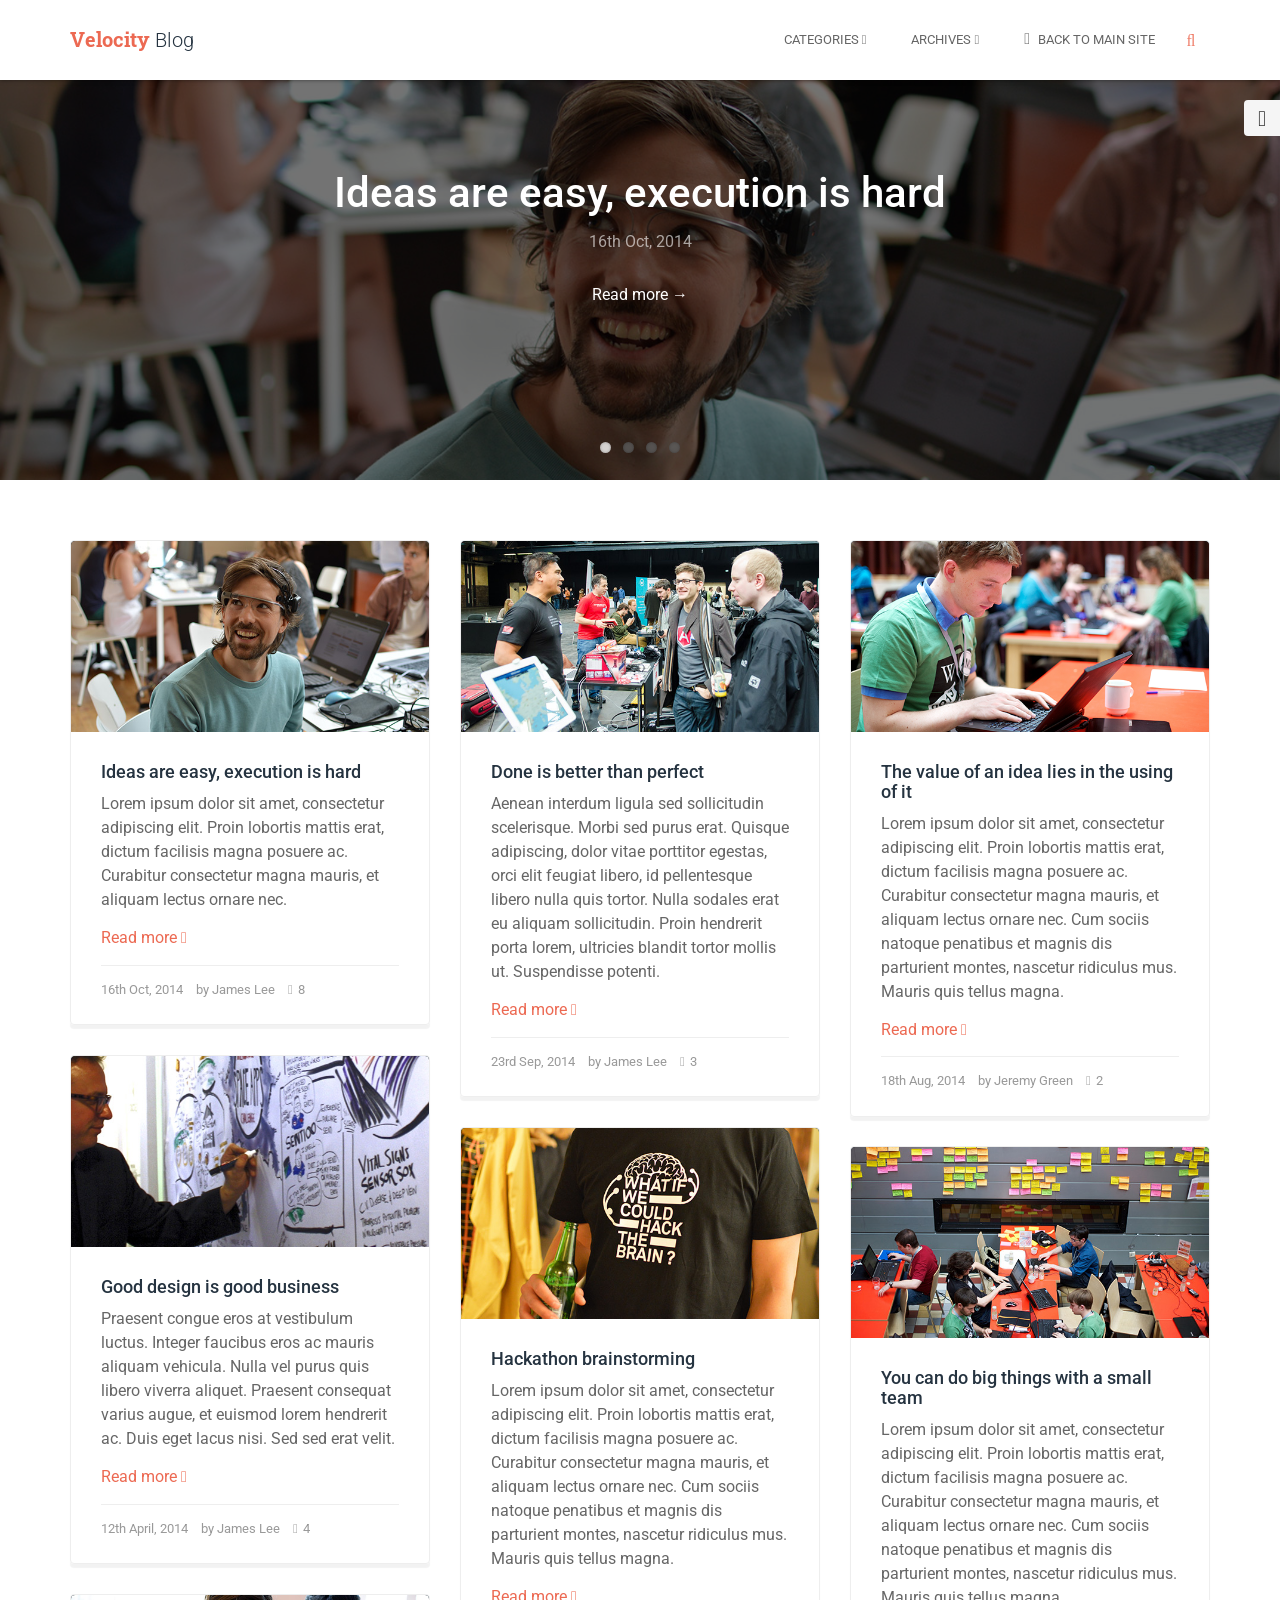
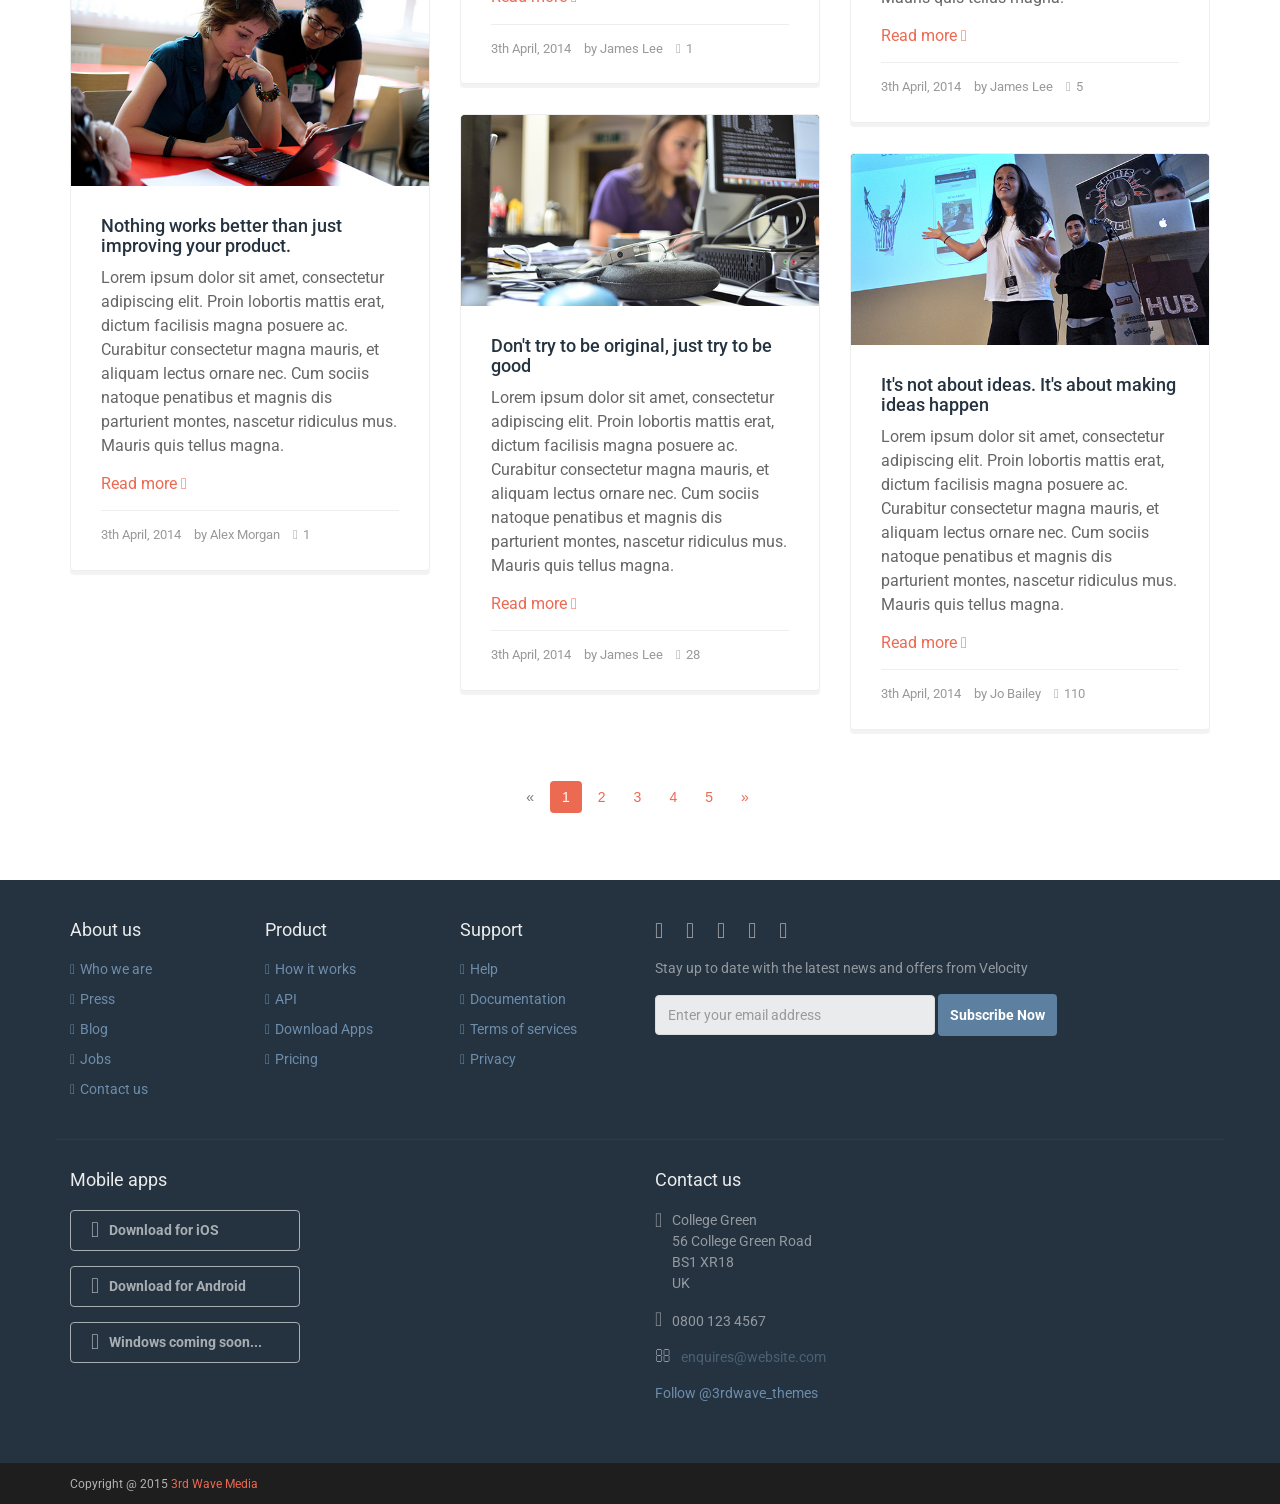
==== blog.html @ fc62166a "first" ====
<!DOCTYPE html>
<!--[if IE 8]> <html lang="en" class="ie8"> <![endif]-->  
<!--[if IE 9]> <html lang="en" class="ie9"> <![endif]-->  
<!--[if !IE]><!--> <html lang="en"> <!--<![endif]-->  
<head>
    <title>Responsive website template for products</title>
    <!-- Meta -->
    <meta charset="utf-8">
    <meta http-equiv="X-UA-Compatible" content="IE=edge">
    <meta name="viewport" content="width=device-width, initial-scale=1.0">
    <meta name="description" content="">
    <meta name="author" content="">    
    <link rel="shortcut icon" href="favicon.ico">  
    <link href='http://fonts.googleapis.com/css?family=Roboto:400,400italic,500,500italic,700,700italic,900,900italic,300italic,300' rel='stylesheet' type='text/css'> 
    <link href='http://fonts.googleapis.com/css?family=Roboto+Slab:400,700,300,100' rel='stylesheet' type='text/css'>
    <!-- Global CSS -->
    <link rel="stylesheet" href="assets/plugins/bootstrap/css/bootstrap.min.css">   
    <!-- Plugins CSS -->    
    <link rel="stylesheet" href="assets/plugins/font-awesome/css/font-awesome.css">
    <link rel="stylesheet" href="assets/plugins/flexslider/flexslider.css">
    <!-- Theme CSS -->
    <link id="theme-style" rel="stylesheet" href="assets/css/styles.css">
    <!-- HTML5 shim and Respond.js for IE8 support of HTML5 elements and media queries -->
    <!--[if lt IE 9]>
      <script src="https://oss.maxcdn.com/html5shiv/3.7.2/html5shiv.min.js"></script>
      <script src="https://oss.maxcdn.com/respond/1.4.2/respond.min.js"></script>
    <![endif]-->
</head> 

<body class="blog-page">
    <div class="wrapper">
        <!-- ******HEADER****** --> 
        <header class="header navbar-fixed-top">  
            <div class="container">       
                <h1 class="logo">
                    <a href="blog.html">Velocity <span class="sub">Blog</span></a>
                </h1><!--//logo-->
                <nav class="main-nav navbar-right" role="navigation">
                    <div class="navbar-header">
                        <button class="navbar-toggle" type="button" data-toggle="collapse" data-target="#navbar-collapse">
                            <span class="sr-only">Toggle navigation</span>
                            <span class="icon-bar"></span>
                            <span class="icon-bar"></span>
                            <span class="icon-bar"></span>
                        </button><!--//nav-toggle-->
                    </div><!--//navbar-header-->
                    <div id="navbar-collapse" class="navbar-collapse collapse">
                        <ul class="nav navbar-nav">
                            <li class="nav-item dropdown">
                                <a class="dropdown-toggle" data-toggle="dropdown" data-hover="dropdown" data-delay="0" data-close-others="false" href="#">Categories <i class="fa fa-angle-down"></i></a>
                                <ul class="dropdown-menu">
                                    <li><a href="blog-category.html">Tech</a></li>
                                    <li><a href="blog-category.html">Apps</a></li>
                                    <li><a href="blog-category.html">News</a></li>
                                    <li><a href="blog-category.html">Community</a></li>              
                                </ul>                            
                            </li><!--//dropdown-->
                            <li class="nav-item dropdown">
                                <a class="dropdown-toggle" data-toggle="dropdown" data-hover="dropdown" data-delay="0" data-close-others="false" href="#">Archives <i class="fa fa-angle-down"></i></a>
                                <ul class="dropdown-menu">
                                    <li><a href="blog-archive.html">Sep 2014 (5)</a></li>
                                    <li><a href="blog-archive.html">Aug 2014 (6)</a></li>
                                    <li><a href="blog-archive.html">July 2014 (3)</a></li>
                                    <li><a href="blog-archive.html">June 2014 (4)</a></li>              
                                </ul>                            
                            </li><!--//dropdown-->
                            <li class="nav-item nav-item-main-site last"><a href="index.html"><i class="fa fa-home"></i> Back to main site</a></li>
                        </ul><!--//nav-->
                        
                        <div class="searchbox-container">
                            <form class="searchbox">
                                <label class="sr-only" for="search-form">Search</label>
                                <input id="search-form" class="form-control searchbox-input" placeholder="Search the blog..." type="search" value="" name="search-form">
                                <input class="searchbox-submit" type="submit" value="GO">
                                <i class="fa fa-search searchbox-icon"></i>
                            </form>
                        </div><!--//searchbox-container-->                                                
                        
                    </div><!--//navabr-collapse-->
                </nav><!--//main-nav-->         
            </div><!--//container-->
        </header><!--//header-->         
        
        <section class="featured-blog-posts section">       
       
            <div class="flexslider blog-slider">
                <ul class="slides">
                    <li class="slide slide-1">
                        <div class="flex-caption container">
                            <h3 class="title"><a href="#">Ideas are easy, execution is hard</a></h3>
                            <div class="meta">16th Oct, 2014</div>
                            <a class="more-link" href="blog-single.html">Read more &rarr;</a>
                        </div><!--//flex-caption-->
                    </li>
                    <li class="slide slide-2">
                        <div class="flex-caption container">
                            <h3 class="title"><a href="#">Done is better than perfect</a></h3>
                            <div class="meta">23rd Sep, 2014</div>
                            <a class="more-link" href="blog-single.html">Read more &rarr;</a>
                        </div><!--//flex-caption-->
                    </li>
                    <li class="slide slide-3">
                        <div class="flex-caption container">
                            <h3 class="title"><a href="#">The value of an idea lies in the using of it</a></h3>
                            <div class="meta">18th Aug, 2014</div>
                            <a class="more-link" href="blog-single.html">Read more &rarr;</a>
                        </div><!--//flex-caption-->
                    </li>
                    <li class="slide slide-4">
                        <div class="flex-caption container">
                            <h3 class="title"><a href="#">Good design is good business</a></h3>
                            <div class="meta">5th Aug, 2014</div>
                            <a class="more-link" href="blog-single.html">Read more &rarr;</a>
                        </div><!--//flex-caption-->
                    </li>
                </ul><!--//slides-->
            </div><!--//flexslider-->
                    
        </section><!--//featured-blog-posts-->
        
        <!-- ******BLOG LIST****** --> 
        <div class="blog container">
            <div class="row">
                <div id="blog-mansonry" class="blog-list">
                    <article class="post col-md-4 col-sm-6 col-xs-12">
                        <div class="post-inner">
                            <figure class="post-thumb">
                                <a href="blog-single.html"><img class="img-responsive" src="assets/images/blog/post-1-thumb.jpg" alt="" /></a>                                
                            </figure><!--//post-thumb-->
                            <div class="content">
                                <h3 class="post-title"><a href="blog-single.html">Ideas are easy, execution is hard</a></h3>
                                <div class="post-entry">
                                    <p>Lorem ipsum dolor sit amet, consectetur adipiscing elit. Proin lobortis mattis erat, dictum facilisis magna posuere ac. Curabitur consectetur magna mauris, et aliquam lectus ornare nec.</p>
                                    <a class="read-more" href="blog-single.html">Read more <i class="fa fa-long-arrow-right"></i></a>
                                </div>
                                <div class="meta">
                                    <ul class="meta-list list-inline">                                       
                                    	<li class="post-time post_date date updated">16th Oct, 2014</li>
                                    	<li class="post-author"> by <a href="#">James Lee</a></li>
                                    	<li class="post-comments-link">
                                	        <a href="blog-single.html#comment-area"><i class="fa fa-comments"></i>8</a>
                                	    </li>
                                	</ul><!--//meta-list-->                           	
                                </div><!--meta-->
                            </div><!--//content-->
                        </div><!--//post-inner-->
                    </article><!--//post-->
                    
                    <article class="post col-md-4 col-sm-6 col-xs-12">
                        <div class="post-inner">
                            <figure class="post-thumb">
                                <a href="blog-single.html"><img class="img-responsive" src="assets/images/blog/post-2-thumb.jpg" alt="" /></a>
                            </figure><!--//post-thumb-->
                            <div class="content">
                                <h3 class="post-title"><a href="blog-single.html">Done is better than perfect</a></h3>
                                <div class="post-entry">
                                    <p>Aenean interdum ligula sed sollicitudin scelerisque. Morbi sed purus erat. Quisque adipiscing, dolor vitae porttitor egestas, orci elit feugiat libero, id pellentesque libero nulla quis tortor. Nulla sodales erat eu aliquam sollicitudin. Proin hendrerit porta lorem, ultricies blandit tortor mollis ut. Suspendisse potenti.</p>
                                    <a class="read-more" href="blog-single.html">Read more <i class="fa fa-long-arrow-right"></i></a>
                                </div>
                                <div class="meta">
                                    <ul class="meta-list list-inline">                                       
                                    	<li class="post-time post_date date updated">23rd Sep, 2014</li>
                                    	<li class="post-author"> by <a href="#">James Lee</a></li>
                                    	<li class="post-comments-link">
                                	        <a href="blog-single.html#comment-area"><i class="fa fa-comments"></i>3</a>
                                	    </li>
                                	</ul><!--//meta-list-->                           	
                                </div><!--meta-->
                            </div><!--//content-->
                        </div><!--//post-inner-->
                    </article><!--//post-->
                    
                    <article class="post col-md-4 col-sm-6 col-xs-12">
                        <div class="post-inner">
                            <figure class="post-thumb">
                                <a href="blog-single.html"><img class="img-responsive" src="assets/images/blog/post-3-thumb.jpg" alt="" /></a>
                            </figure><!--//post-thumb-->
                            <div class="content">
                                <h3 class="post-title"><a href="blog-single.html">The value of an idea lies in the using of it</a></h3>
                                <div class="post-entry">
                                    <p>Lorem ipsum dolor sit amet, consectetur adipiscing elit. Proin lobortis mattis erat, dictum facilisis magna posuere ac. Curabitur consectetur magna mauris, et aliquam lectus ornare nec. Cum sociis natoque penatibus et magnis dis parturient montes, nascetur ridiculus mus. Mauris quis tellus magna.</p>
                                    <a class="read-more" href="blog-single.html">Read more <i class="fa fa-long-arrow-right"></i></a>
                                </div>
                                <div class="meta">
                                    <ul class="meta-list list-inline">                                       
                                    	<li class="post-time post_date date updated">18th Aug, 2014</li>
                                    	<li class="post-author"> by <a href="#">Jeremy Green</a></li>
                                    	<li class="post-comments-link">
                                	        <a href="blog-single.html#comment-area"><i class="fa fa-comments"></i>2</a>
                                	    </li>
                                	</ul><!--//meta-list-->                           	
                                </div><!--meta-->
                            </div><!--//content-->
                        </div><!--//post-inner-->
                    </article><!--//post-->
                    
                    <article class="post col-md-4 col-sm-6 col-xs-12">
                        <div class="post-inner">
                            <figure class="post-thumb">
                                <a href="blog-single.html"><img class="img-responsive" src="assets/images/blog/post-4-thumb.jpg" alt="" /></a>
                            </figure><!--//post-thumb-->
                            <div class="content">
                                <h3 class="post-title"><a href="blog-single.html">Good design is good business</a></h3>                                
                                <div class="post-entry">
                                    <p>Praesent congue eros at vestibulum luctus. Integer faucibus eros ac mauris aliquam vehicula. Nulla vel purus quis libero viverra aliquet. Praesent consequat varius augue, et euismod lorem hendrerit ac. Duis eget lacus nisi. Sed sed erat velit.</p>
                                    <a class="read-more" href="blog-single.html">Read more <i class="fa fa-long-arrow-right"></i></a>
                                </div>
                                <div class="meta">
                                    <ul class="meta-list list-inline">                                       
                                    	<li class="post-time post_date date updated">12th April, 2014</li>
                                    	<li class="post-author"> by <a href="#">James Lee</a></li>
                                    	<li class="post-comments-link">
                                	        <a href="blog-single.html#comment-area"><i class="fa fa-comments"></i>4</a>
                                	    </li>
                                	</ul><!--//meta-list-->                     	
                                </div><!--meta-->
                            </div><!--//content-->
                        </div><!--//post-inner-->
                    </article><!--//post-->
                    
                    <article class="post col-md-4 col-sm-6 col-xs-12">
                        <div class="post-inner">
                            <figure class="post-thumb">
                                <a href="blog-single.html"><img class="img-responsive" src="assets/images/blog/post-5-thumb.jpg" alt="" /></a>
                            </figure><!--//post-thumb-->
                            <div class="content">
                                <h3 class="post-title"><a href="blog-single.html">Hackathon brainstorming</a></h3>                                
                                <div class="post-entry">
                                    <p>Lorem ipsum dolor sit amet, consectetur adipiscing elit. Proin lobortis mattis erat, dictum facilisis magna posuere ac. Curabitur consectetur magna mauris, et aliquam lectus ornare nec. Cum sociis natoque penatibus et magnis dis parturient montes, nascetur ridiculus mus. Mauris quis tellus magna.</p>
                                    <a class="read-more" href="blog-single.html">Read more <i class="fa fa-long-arrow-right"></i></a>
                                </div>
                                <div class="meta">
                                    <ul class="meta-list list-inline">                                       
                                    	<li class="post-time post_date date updated">3th April, 2014</li>
                                    	<li class="post-author"> by <a href="#">James Lee</a></li>
                                    	<li class="post-comments-link">
                                	        <a href="blog-single.html#comment-area"><i class="fa fa-comments"></i>1</a>
                                	    </li>
                                	</ul><!--//meta-list-->                           	
                                </div><!--meta-->
                            </div><!--//content-->
                        </div><!--//post-inner-->
                    </article><!--//post-->
                    
                    <article class="post col-md-4 col-sm-6 col-xs-12">
                        <div class="post-inner">
                            <figure class="post-thumb">
                                <a href="blog-single.html"><img class="img-responsive" src="assets/images/blog/post-6-thumb.jpg" alt="" /></a>
                            </figure><!--//post-thumb-->
                            <div class="content">
                                <h3 class="post-title"><a href="blog-single.html">You can do big things with a small team</a></h3>
                                <div class="post-entry">
                                <p>Lorem ipsum dolor sit amet, consectetur adipiscing elit. Proin lobortis mattis erat, dictum facilisis magna posuere ac. Curabitur consectetur magna mauris, et aliquam lectus ornare nec. Cum sociis natoque penatibus et magnis dis parturient montes, nascetur ridiculus mus. Mauris quis tellus magna.</p>
                                <a class="read-more" href="blog-single.html">Read more <i class="fa fa-long-arrow-right"></i></a>
                                </div>
                                <div class="meta">
                                    <ul class="meta-list list-inline">                                       
                                    	<li class="post-time post_date date updated">3th April, 2014</li>
                                    	<li class="post-author"> by <a href="#">James Lee</a></li>
                                    	<li class="post-comments-link">
                                	        <a href="blog-single.html#comment-area"><i class="fa fa-comments"></i>5</a>
                                	    </li>
                                	</ul><!--//meta-list-->                           	
                                </div><!--meta-->
                            </div><!--//content-->
                        </div><!--//post-inner-->
                    </article><!--//post-->
                    
                    <article class="post col-md-4 col-sm-6 col-xs-12">
                        <div class="post-inner">
                            <figure class="post-thumb">
                                <a href="blog-single.html"><img class="img-responsive" src="assets/images/blog/post-7-thumb.jpg" alt="" /></a>
                            </figure><!--//post-thumb-->
                            <div class="content">
                                <h3 class="post-title"><a href="blog-single.html">Nothing works better than just improving your product.</a></h3>
                                <div class="post-entry">
                                    <p>Lorem ipsum dolor sit amet, consectetur adipiscing elit. Proin lobortis mattis erat, dictum facilisis magna posuere ac. Curabitur consectetur magna mauris, et aliquam lectus ornare nec. Cum sociis natoque penatibus et magnis dis parturient montes, nascetur ridiculus mus. Mauris quis tellus magna.</p>
                                    <a class="read-more" href="blog-single.html">Read more <i class="fa fa-long-arrow-right"></i></a>
                                </div>
                                <div class="meta">
                                    <ul class="meta-list list-inline">                                       
                                    	<li class="post-time post_date date updated">3th April, 2014</li>
                                    	<li class="post-author"> by <a href="#">Alex Morgan</a></li>
                                    	<li class="post-comments-link">
                                	        <a href="blog-single.html#comment-area"><i class="fa fa-comments"></i>1</a>
                                	    </li>
                                	</ul><!--//meta-list-->                           	
                                </div><!--meta-->
                            </div><!--//content-->
                        </div><!--//post-inner-->
                    </article><!--//post-->
                    
                    <article class="post col-md-4 col-sm-6 col-xs-12">
                        <div class="post-inner">
                            <figure class="post-thumb">
                                <a href="blog-single.html"><img class="img-responsive" src="assets/images/blog/post-8-thumb.jpg" alt="" /></a>
                            </figure><!--//post-thumb-->
                            <div class="content">
                                <h3 class="post-title"><a href="blog-single.html">Don't try to be original, just try to be good</a></h3>
                                <div class="post-entry">
                                    <p>Lorem ipsum dolor sit amet, consectetur adipiscing elit. Proin lobortis mattis erat, dictum facilisis magna posuere ac. Curabitur consectetur magna mauris, et aliquam lectus ornare nec. Cum sociis natoque penatibus et magnis dis parturient montes, nascetur ridiculus mus. Mauris quis tellus magna.</p>
                                    <a class="read-more" href="blog-single.html">Read more <i class="fa fa-long-arrow-right"></i></a>
                                </div>
                                <div class="meta">
                                    <ul class="meta-list list-inline">                                       
                                    	<li class="post-time post_date date updated">3th April, 2014</li>
                                    	<li class="post-author"> by <a href="#">James Lee</a></li>
                                    	<li class="post-comments-link">
                                	        <a href="blog-single.html#comment-area"><i class="fa fa-comments"></i>28</a>
                                	    </li>
                                	</ul><!--//meta-list-->                           	
                                </div><!--meta-->
                            </div><!--//content-->
                        </div><!--//post-inner-->
                    </article><!--//post-->
                    
                    <article class="post col-md-4 col-sm-6 col-xs-12">
                        <div class="post-inner">
                            <figure class="post-thumb">
                                <a href="blog-single.html"><img class="img-responsive" src="assets/images/blog/post-9-thumb.jpg" alt="" /></a>
                            </figure><!--//post-thumb-->
                            <div class="content">
                                <h3 class="post-title"><a href="blog-single.html">It's not about ideas. It's about making ideas happen</a></h3>
                                <div class="post-entry">
                                    <p>Lorem ipsum dolor sit amet, consectetur adipiscing elit. Proin lobortis mattis erat, dictum facilisis magna posuere ac. Curabitur consectetur magna mauris, et aliquam lectus ornare nec. Cum sociis natoque penatibus et magnis dis parturient montes, nascetur ridiculus mus. Mauris quis tellus magna.</p>
                                    <a class="read-more" href="blog-single.html">Read more <i class="fa fa-long-arrow-right"></i></a>
                                </div>
                                <div class="meta">
                                    <ul class="meta-list list-inline">                                       
                                    	<li class="post-time post_date date updated">3th April, 2014</li>
                                    	<li class="post-author"> by <a href="#">Jo Bailey</a></li>
                                    	<li class="post-comments-link">
                                	        <a href="blog-single.html#comment-area"><i class="fa fa-comments"></i>110</a>
                                	    </li>
                                	</ul><!--//meta-list-->                           	
                                </div><!--meta-->
                             </div><!--//content-->
                        </div><!--//post-inner-->
                    </article><!--//post-->
                    
                </div><!--//blog-list-->  
            </div><!--//row-->
            <div class="pagination-container text-center">
                <ul class="pagination">
                    <li class="disabled"><a href="#">&laquo;</a></li>
                    <li class="active"><a href="#">1<span class="sr-only">(current)</span></a></li>
                    <li><a href="#">2</a></li>
                    <li><a href="#">3</a></li>
                    <li><a href="#">4</a></li>
                    <li><a href="#">5</a></li>
                    <li><a href="#">&raquo;</a></li>
                </ul><!--//pagination-->
            </div><!--//pagination-container-->
        </div><!--//blog-->        
    </div><!--//wrapper-->
    
    <!-- ******FOOTER****** --> 
    <footer class="footer">
        <div class="footer-content">
            <div class="container">
                <div class="row">                    
                    <div class="footer-col links col-md-2 col-sm-4 col-xs-12">
                        <div class="footer-col-inner">
                            <h3 class="title">About us</h3>
                            <ul class="list-unstyled">
                                <li><a href="#"><i class="fa fa-caret-right"></i>Who we are</a></li>
                                <li><a href="#"><i class="fa fa-caret-right"></i>Press</a></li>
                                <li><a href="#"><i class="fa fa-caret-right"></i>Blog</a></li>
                                <li><a href="#"><i class="fa fa-caret-right"></i>Jobs</a></li>
                                <li><a href="#"><i class="fa fa-caret-right"></i>Contact us</a></li>
                            </ul>
                        </div><!--//footer-col-inner-->
                    </div><!--//foooter-col-->    
                    <div class="footer-col links col-md-2 col-sm-4 col-xs-12">
                        <div class="footer-col-inner">
                            <h3 class="title">Product</h3>
                            <ul class="list-unstyled">
                                <li><a href="#"><i class="fa fa-caret-right"></i>How it works</a></li>
                                <li><a href="#"><i class="fa fa-caret-right"></i>API</a></li>
                                <li><a href="#"><i class="fa fa-caret-right"></i>Download Apps</a></li>
                                <li><a href="#"><i class="fa fa-caret-right"></i>Pricing</a></li>
                            </ul>
                        </div><!--//footer-col-inner-->
                    </div><!--//foooter-col-->              
                    <div class="footer-col links col-md-2 col-sm-4 col-xs-12 sm-break">
                        <div class="footer-col-inner">
                            <h3 class="title">Support</h3>
                            <ul class="list-unstyled">
                                <li><a href="#"><i class="fa fa-caret-right"></i>Help</a></li>
                                <li><a href="#"><i class="fa fa-caret-right"></i>Documentation</a></li>
                                <li><a href="#"><i class="fa fa-caret-right"></i>Terms of services</a></li>
                                <li><a href="#"><i class="fa fa-caret-right"></i>Privacy</a></li>
                            </ul>
                        </div><!--//footer-col-inner-->            
                    </div><!--//foooter-col-->   
                    <div class="footer-col connect col-md-6 col-sm-12 col-xs-12">
                        <div class="footer-col-inner">
                            <ul class="social list-inline">
                                <li><a href="https://twitter.com/3rdwave_themes" target="_blank"><i class="fa fa-twitter"></i></a></li>
                                <li><a href="#"><i class="fa fa-facebook"></i></a></li>
                                <li><a href="#"><i class="fa fa-google-plus"></i></a></li>
                                <li><a href="#"><i class="fa fa-instagram"></i></a></li>        
                                <li class="row-end"><a href="#"><i class="fa fa-rss"></i></a></li>             
                            </ul>
                            <div class="form-container">
                                <p class="intro">Stay up to date with the latest news and offers from Velocity</p>
                                <form class="signup-form navbar-form">
                                    <div class="form-group">
                                        <input type="text" class="form-control" placeholder="Enter your email address">
                                    </div>   
                                    <button type="submit" class="btn btn-cta btn-cta-primary">Subscribe Now</button>                                 
                                </form>                               
                            </div><!--//subscription-form-->
                        </div><!--//footer-col-inner-->
                    </div><!--//foooter-col-->
                    <div class="clearfix"></div> 
                </div><!--//row-->
                <div class="row has-divider">
                    <div class="footer-col download col-md-6 col-sm-12 col-xs-12">
                        <div class="footer-col-inner">
                            <h3 class="title">Mobile apps</h3>
                            <ul class="list-unstyled download-list">
                                <li><a class="btn btn-ghost" href="#"><i class="fa fa-apple"></i><span class="text">Download for iOS</span> </a></li>
                                <li><a class="btn btn-ghost" href="#"><i class="fa fa-android"></i><span class="text">Download for Android</span></a></li>
                                <li><a class="btn btn-ghost" href="#"><i class="fa fa-windows"></i><span class="text">Windows coming soon...</span></a></li>
                            </ul>
                        </div><!--//footer-col-inner-->
                    </div><!--//download-->
                    <div class="footer-col contact col-md-6 col-sm-12 col-xs-12">
                        <div class="footer-col-inner">
                            <h3 class="title">Contact us</h3>                          
                            <p class="adr clearfix">
                                <i class="fa fa-map-marker pull-left"></i>        
                                <span class="adr-group pull-left">       
                                    <span class="street-address">College Green</span><br>
                                    <span class="region">56 College Green Road</span><br>
                                    <span class="postal-code">BS1 XR18</span><br>
                                    <span class="country-name">UK</span>
                                </span>
                            </p>
                            <p class="tel"><i class="fa fa-phone"></i>0800 123 4567</p>
                            <p class="email"><i class="fa fa-envelope-o"></i><a href="#">enquires@website.com</a></p> 
                            <a href="https://twitter.com/3rdwave_themes" class="twitter-follow-button" data-show-count="false">Follow @3rdwave_themes</a>
<script>!function(d,s,id){var js,fjs=d.getElementsByTagName(s)[0],p=/^http:/.test(d.location)?'http':'https';if(!d.getElementById(id)){js=d.createElement(s);js.id=id;js.src=p+'://platform.twitter.com/widgets.js';fjs.parentNode.insertBefore(js,fjs);}}(document, 'script', 'twitter-wjs');</script>                        
                        </div><!--//footer-col-inner-->
                    </div><!--//contact-->
                </div>
            </div><!--//container-->
        </div><!--//footer-content-->
        <div class="bottom-bar">
            <div class="container">
                <small class="copyright">Copyright @ 2015 <a href="http://themes.3rdwavemedia.com/" target="_blank">3rd Wave Media</a></small>                
            </div><!--//container-->
        </div><!--//bottom-bar-->
    </footer><!--//footer-->
    
    <!-- Video Modal -->
    <div class="modal modal-video" id="modal-video" tabindex="-1" role="dialog" aria-labelledby="videoModalLabel" aria-hidden="true">
        <div class="modal-dialog">
            <div class="modal-content">
                <div class="modal-header">
                    <button type="button" class="close" data-dismiss="modal" aria-hidden="true">&times;</button>
                    <h4 id="videoModalLabel" class="modal-title sr-only">Video Tour</h4>
                </div>
                <div class="modal-body">
                    <div class="video-container">
                        <iframe src="//player.vimeo.com/video/28872840?color=ffffff&amp;wmode=transparent" width="720" height="405" frameborder="0" webkitallowfullscreen mozallowfullscreen allowfullscreen></iframe>
                    </div><!--//video-container-->
                </div><!--//modal-body-->
            </div><!--//modal-content-->
        </div><!--//modal-dialog-->
    </div><!--//modal-->
    
    <!-- *****CONFIGURE STYLE****** -->  
    <div class="config-wrapper">
        <div class="config-wrapper-inner">
            <a id="config-trigger" class="config-trigger" href="#"><i class="fa fa-cog"></i></a>
            <div id="config-panel" class="config-panel">
                <h5>Choose Colour</h5>
                <ul id="color-options" class="list-unstyled list-inline">
                    <li class="theme-1 active" ><a data-style="assets/css/styles.css" href="#"></a></li>
                    <li class="theme-2"><a data-style="assets/css/styles-2.css" href="#"></a></li>
                    <li class="theme-3"><a data-style="assets/css/styles-3.css" href="#"></a></li>
                    <li class="theme-4"><a data-style="assets/css/styles-4.css" href="#"></a></li>                   
                    <li class="theme-5"><a data-style="assets/css/styles-5.css" href="#"></a></li>                     
                    <li class="theme-6"><a data-style="assets/css/styles-6.css" href="#"></a></li>
                    <li class="theme-7"><a data-style="assets/css/styles-7.css" href="#"></a></li>
                    <li class="theme-8"><a data-style="assets/css/styles-8.css" href="#"></a></li>                    
                    <li class="theme-9"><a data-style="assets/css/styles-9.css" href="#"></a></li>
                    <li class="theme-10"><a data-style="assets/css/styles-10.css" href="#"></a></li>
                </ul><!--//color-options-->
                <a id="config-close" class="close" href="#"><i class="fa fa-times-circle"></i></a>
            </div><!--//configure-panel-->
        </div><!--//config-wrapper-inner-->
    </div><!--//config-wrapper-->
 
    <!-- Javascript -->          
    <script type="text/javascript" src="assets/plugins/jquery-1.11.2.min.js"></script>
    <script type="text/javascript" src="assets/plugins/jquery-migrate-1.2.1.min.js"></script>
    <script type="text/javascript" src="assets/plugins/bootstrap/js/bootstrap.min.js"></script> 
    <script type="text/javascript" src="assets/plugins/bootstrap-hover-dropdown.min.js"></script>
    <script type="text/javascript" src="assets/plugins/back-to-top.js"></script>
    <script type="text/javascript" src="assets/plugins/jquery-placeholder/jquery.placeholder.js"></script>
    <script type="text/javascript" src="assets/plugins/FitVids/jquery.fitvids.js"></script>
    <script type="text/javascript" src="assets/plugins/flexslider/jquery.flexslider-min.js"></script> 
            
    <!-- blog page specific js starts --> 
    <script type="text/javascript" src="assets/plugins/imagesloaded/imagesloaded.pkgd.min.js"></script>     
    <script type="text/javascript" src="assets/plugins/masonry.pkgd.min.js"></script> 
    <script type="text/javascript" src="assets/js/blog.js"></script>
    <!-- blog page specific js ends -->   
     
    <script type="text/javascript" src="assets/js/main.js"></script>
    
            
</body>
</html>
---- assets/css/styles.css ----
/*   
 * Template Name: Velocity - Responsive Website Template for Products
 * Version: 1.5
 * Author: Xiaoying Riley at 3rd Wave Media
 * Website: http://themes.3rdwavemedia.com/
 * Twitter: @3rdwave_themes
*/
/* ======= Base ======= */
body {
  font-family: 'Roboto', arial, sans-serif;
  color: #444444;
  font-size: 16px;
  -webkit-font-smoothing: antialiased;
  -moz-osx-font-smoothing: grayscale;
}
p {
  margin-bottom: 15px;
  line-height: 1.5;
}
a {
  color: #ec6952;
  -webkit-transition: all 0.4s ease-in-out;
  -moz-transition: all 0.4s ease-in-out;
  -ms-transition: all 0.4s ease-in-out;
  -o-transition: all 0.4s ease-in-out;
}
a:hover {
  text-decoration: underline;
  color: #e74124;
}
a:focus {
  text-decoration: none;
}
.btn,
a.btn {
  -webkit-transition: all 0.4s ease-in-out;
  -moz-transition: all 0.4s ease-in-out;
  -ms-transition: all 0.4s ease-in-out;
  -o-transition: all 0.4s ease-in-out;
  font-weight: bold;
}
.btn .fa,
a.btn .fa {
  color: #fff;
  margin-right: 5px;
}
a.btn-cta,
.btn-cta {
  padding: 8px 30px;
}
a.btn-cta-primary,
.btn-cta-primary {
  background: #ec6952;
  border: 2px solid #ec6952;
  color: #fff;
}
a.btn-cta-primary:hover,
.btn-cta-primary:hover {
  background: #e9553b;
  border: 2px solid #e9553b;
  color: #fff;
}
a.btn-cta-secondary,
.btn-cta-secondary {
  background: none;
  border: 2px solid #ec6952;
  color: #ec6952;
}
a.btn-cta-secondary:hover,
.btn-cta-secondary:hover {
  background: #ec6952;
  border: 2px solid #ec6952;
  color: #fff;
}
a.btn-ghost,
.btn-ghost {
  background: none;
  border: 1px solid #fff;
  color: #fff !important;
  padding: 8px 20px;
  vertical-align: middle;
}
a.btn-ghost:hover,
.btn-ghost:hover {
  background: #4a6781;
  border: 1px solid #4a6781;
  color: #fff;
}
a.btn-ghost .fa,
.btn-ghost .fa {
  margin-right: 10px;
  font-size: 22px;
}
a.btn-ghost .text,
.btn-ghost .text {
  position: relative;
  top: -2px;
}
.highlight {
  color: #ec6952;
}
.form-control {
  -webkit-box-shadow: none;
  -moz-box-shadow: none;
  box-shadow: none;
  height: 40px;
  border-color: #eeeeee;
}
.form-control::-webkit-input-placeholder {
  /* WebKit browsers */
  color: #a6a6a6;
}
.form-control:-moz-placeholder {
  /* Mozilla Firefox 4 to 18 */
  color: #a6a6a6;
}
.form-control::-moz-placeholder {
  /* Mozilla Firefox 19+ */
  color: #a6a6a6;
}
.form-control:-ms-input-placeholder {
  /* Internet Explorer 10+ */
  color: #a6a6a6;
}
.form-control:focus {
  border-color: #e1e1e1;
  -webkit-box-shadow: none;
  -moz-box-shadow: none;
  box-shadow: none;
}
.text-highlight {
  color: #952410;
}
input[type="text"],
input[type="email"],
input[type="password"],
input[type="submit"],
input[type="button"],
textarea,
select {
  appearance: none;
  /* for mobile safari */
  -webkit-appearance: none;
}
#topcontrol {
  background: #5d80a1;
  color: #fff;
  text-align: center;
  display: inline-block;
  width: 35px;
  height: 35px;
  border: none;
  -webkit-border-radius: 50%;
  -moz-border-radius: 50%;
  -ms-border-radius: 50%;
  -o-border-radius: 50%;
  border-radius: 50%;
  -moz-background-clip: padding;
  -webkit-background-clip: padding-box;
  background-clip: padding-box;
  -webkit-transition: all 0.4s ease-in-out;
  -moz-transition: all 0.4s ease-in-out;
  -ms-transition: all 0.4s ease-in-out;
  -o-transition: all 0.4s ease-in-out;
  z-index: 30;
}
#topcontrol:hover {
  background: #384d60;
}
#topcontrol .fa {
  position: relative;
  top: 3px;
  font-size: 25px;
}
.video-container iframe {
  max-width: 100%;
}
/* ======= Header ======= */
.header {
  color: #fff;
  width: 100%;
  position: relative;
  z-index: 40;
  height: 80px;
}
.header.navbar-fixed-top {
  height: 80px;
  top: 0;
}
.header.navbar-fixed-top .main-nav .nav .nav-item a {
  color: #666666;
  -webkit-opacity: 1;
  -moz-opacity: 1;
  opacity: 1;
}
.header.navbar-fixed-top .main-nav .nav .nav-item.nav-item-cta a.btn-cta-secondary {
  background: #ec6952;
  border-color: #ec6952;
}
.header.navbar-fixed-top .main-nav .nav .dropdown-menu a {
  color: #fff;
}
.header h1.logo {
  font-family: "Roboto Slab", arial, sans-serif;
  margin-top: 0;
  margin-bottom: 0;
  font-weight: bold;
  font-size: 15px;
  float: left;
}
.header h1.logo a {
  color: #fff;
  padding: 15px 30px;
  display: inline-block;
  text-align: center;
  line-height: 1.4;
  max-width: 155px;
  background: #ec6952;
  -webkit-border-top-right-radius: 0;
  -webkit-border-bottom-right-radius: 4px;
  -webkit-border-bottom-left-radius: 4px;
  -webkit-border-top-left-radius: 0;
  -moz-border-radius-topright: 0;
  -moz-border-radius-bottomright: 4px;
  -moz-border-radius-bottomleft: 4px;
  -moz-border-radius-topleft: 0;
  border-top-right-radius: 0;
  border-bottom-right-radius: 4px;
  border-bottom-left-radius: 4px;
  border-top-left-radius: 0;
  -moz-background-clip: padding;
  -webkit-background-clip: padding-box;
  background-clip: padding-box;
  -webkit-transition: color 0.4s ease-in-out;
  -moz-transition: color 0.4s ease-in-out;
  -ms-transition: color 0.4s ease-in-out;
  -o-transition: color 0.4s ease-in-out;
  position: relative;
  font-size: 20px;
}
.header h1.logo a:hover {
  text-decoration: none;
}
.header h1.logo .logo-title {
  vertical-align: middle;
  line-height: 1.6;
}
.header .main-nav {
  margin-top: 15px;
}
.header .main-nav .navbar-toggle {
  margin-right: 0;
  margin-top: 0;
  background: none;
  position: absolute;
  right: 10px;
  top: 10px;
}
.header .main-nav .navbar-toggle:focus {
  outline: none;
}
.header .main-nav .navbar-toggle .icon-bar {
  background-color: rgba(255, 255, 255, 0.6);
  height: 3px;
}
.header .main-nav .navbar-toggle:hover .icon-bar {
  background-color: #fff;
}
.header .main-nav .nav .nav-item {
  font-weight: normal;
  text-transform: uppercase;
  font-size: 13px;
  margin-right: 15px;
}
.header .main-nav .nav .nav-item.active a {
  color: #ec6952;
  background: none;
  font-weight: bold;
}
.header .main-nav .nav .nav-item.nav-item-cta a.btn-cta-secondary {
  border: 1px solid #fff;
  color: #fff;
  padding: 8px 10px;
  margin-top: 5px;
  font-size: 13px;
}
.header .main-nav .nav .nav-item.nav-item-cta a.btn-cta-secondary:hover {
  border: 1px solid #ec6952;
  background: #ec6952;
}
.header .main-nav .nav .nav-item a {
  color: #fff;
  color: rgba(255, 255, 255, 0.8);
}
.header .main-nav .nav .nav-item a:hover {
  color: #ec6952;
  background: none;
}
.header .main-nav .nav .nav-item a:focus {
  outline: none;
  background: none;
}
.header .main-nav .nav .nav-item a:active {
  outline: none;
  background: none;
}
.header .main-nav .nav .nav-item.active {
  color: #ec6952;
}
.header .main-nav .nav .nav-item.last {
  margin-right: 0;
}
.header .main-nav .nav.active {
  position: relative;
}
.header .main-nav .nav.active > a {
  background: #e74124;
  color: #fff;
  color: rgba(255, 255, 255, 0.8);
}
.header .main-nav .nav.active > a:before {
  content: "\f0d8";
  position: absolute;
  bottom: -8px;
  left: 0;
  text-align: center;
  font-family: FontAwesome;
  display: block;
  font-size: 12px;
  width: 100%;
}
.header .main-nav .nav.active > a.dropdown-toggle:before {
  display: none;
}
.header .main-nav .nav.open a {
  background: none;
}
.header .main-nav .nav .dropdown-menu {
  -webkit-border-radius: 4px;
  -moz-border-radius: 4px;
  -ms-border-radius: 4px;
  -o-border-radius: 4px;
  border-radius: 4px;
  -moz-background-clip: padding;
  -webkit-background-clip: padding-box;
  background-clip: padding-box;
  margin: 0;
  border: none;
  text-transform: none;
  min-width: 180px;
  background: #253340;
}
.header .main-nav .nav .dropdown-menu:before {
  content: "";
  display: block;
  width: 0;
  height: 0;
  border-left: 10px solid transparent;
  border-right: 10px solid transparent;
  border-bottom: 10px solid #253340;
  position: absolute;
  right: 30px;
  top: -10px;
}
.header .main-nav .nav .dropdown-menu a {
  border-bottom: 1px solid #212e3a;
  padding: 8px 20px;
  color: #fff;
  -webkit-opacity: 1;
  -moz-opacity: 1;
  opacity: 1;
}
.header .main-nav .nav .dropdown-menu a:hover {
  background: #2e4050;
  color: #fff;
}
/* Override bootstrap default */
.nav .open > a,
.nav .open > a:hover,
.nav .open > a:focus {
  background: none;
}
/* ======= Headline Background & Slideshow ======= */
.bg-slider-wrapper {
  content: "";
  position: fixed;
  width: 100%;
  top: 0;
  left: 0;
  height: 780px;
  background: #373737;
}
.bg-slider-wrapper .flexslider {
  margin: 0;
  -webkit-box-shadow: none;
  -moz-box-shadow: none;
  box-shadow: none;
  border: none;
  -webkit-border-radius: 0;
  -moz-border-radius: 0;
  -ms-border-radius: 0;
  -o-border-radius: 0;
  border-radius: 0;
  -moz-background-clip: padding;
  -webkit-background-clip: padding-box;
  background-clip: padding-box;
}
.bg-slider-wrapper .flexslider .slide {
  display: block;
  height: 780px;
}
.bg-slider-wrapper .flexslider .slide.slide-1 {
  background: #253340 url('../images/background/bg-header-1.jpg') no-repeat 50% top;
  -webkit-background-size: cover;
  -moz-background-size: cover;
  -o-background-size: cover;
  background-size: cover;
}
.bg-slider-wrapper .flexslider .slide.slide-2 {
  background: #253340 url('../images/background/bg-header-2.jpg') no-repeat 50% top;
  -webkit-background-size: cover;
  -moz-background-size: cover;
  -o-background-size: cover;
  background-size: cover;
}
.bg-slider-wrapper .flexslider .slide.slide-3 {
  background: #253340 url('../images/background/bg-header-3.jpg') no-repeat 50% top;
  -webkit-background-size: cover;
  -moz-background-size: cover;
  -o-background-size: cover;
  background-size: cover;
}
.bg-slider-wrapper .flexslider .flex-control-nav {
  z-index: 30;
  bottom: 30px;
  position: relative;
}
.bg-slider-wrapper .flexslider .flex-control-nav li a {
  background: #999999;
}
.bg-slider-wrapper .flexslider .flex-control-nav li a.flex-active {
  background: #bfbfbf;
}
.headline-bg {
  position: absolute;
  width: 100%;
  top: 0;
  left: 0;
  height: 500px;
  background: #253340 url('../images/background/bg-header-small-1.jpg') no-repeat 50% top;
  -webkit-background-size: cover;
  -moz-background-size: cover;
  -o-background-size: cover;
  background-size: cover;
}
.headline-bg.pricing-headline-bg {
  background-image: url('../images/background/bg-header-small-2.jpg');
}
.headline-bg.contact-headline-bg {
  background-image: url('../images/background/bg-header-small-3.jpg');
}
.headline-bg.about-headline-bg {
  background-image: url('../images/background/bg-header-small-4.jpg');
}
/* ======= Promo ======= */
.promo {
  padding-top: 120px;
  position: relative;
  color: #fff;
  margin-bottom: 80px;
  height: 620px;
  z-index: 10;
}
.promo .title {
  font-size: 46px;
  margin-bottom: 20px;
  margin-top: 0;
  font-weight: 700;
  text-shadow: 0 1px 1px rgba(0, 0, 0, 0.5);
}
.promo.section .intro {
  max-width: 600px;
  margin: 0 auto;
  margin-bottom: 30px;
}
.promo .btn-cta {
  font-size: 18px;
}
.promo .btn-link {
  color: #fff;
  font-weight: bold;
  text-transform: uppercase;
  font-size: 12px;
  -webkit-opacity: 0.7;
  -moz-opacity: 0.7;
  opacity: 0.7;
  text-decoration: none;
}
.promo .btn-link:hover {
  -webkit-opacity: 1;
  -moz-opacity: 1;
  opacity: 1;
  text-decoration: none;
}
.promo .btn-link:focus {
  outline: none;
}
.promo .btn-link .fa {
  margin-right: 5px;
  font-size: 18px;
  position: relative;
  top: 2px;
}
/* ======= sections-wrapper ======= */
.sections-wrapper {
  background: #fff;
  z-index: 20;
  position: relative;
}
.section .intro {
  max-width: 700px;
  margin: 0 auto;
  margin-bottom: 60px;
  text-align: center;
  color: #999999;
  font-size: 18px;
}
.section-on-bg .title {
  color: #fff;
}
.section-on-bg .intro {
  color: #fff;
  -webkit-opacity: 0.8;
  -moz-opacity: 0.8;
  opacity: 0.8;
}
/* ======= Why ======= */
.why {
  padding-top: 80px;
  padding-bottom: 80px;
}
.why .title {
  font-size: 36px;
  font-weight: 300;
  margin-top: 0;
}
.why .intro {
  color: #999999;
  margin-bottom: 30px;
  font-size: 18px;
}
.why .item {
  padding: 90px 0;
  border-bottom: 1px solid #eeeeee;
}
.why .item.last-item {
  border-bottom: none;
}
.why .item .title {
  font-size: 26px;
  color: #4a6781;
  margin-top: 0;
  margin-bottom: 15px;
}
.why .item .desc {
  margin-bottom: 60px;
}
.why .item .desc .fa {
  margin-right: 5px;
}
.why .item .quote {
  position: relative;
}
.why .item .quote .quote-profile {
  position: absolute;
  left: 0;
}
.why .item .quote .quote-content {
  margin-left: 90px;
  background: #f5f5f5;
  border-left: 4px solid #e8e8e8;
  -webkit-border-radius: 4px;
  -moz-border-radius: 4px;
  -ms-border-radius: 4px;
  -o-border-radius: 4px;
  border-radius: 4px;
  -moz-background-clip: padding;
  -webkit-background-clip: padding-box;
  background-clip: padding-box;
  font-size: 14px;
  padding: 15px;
}
.why .item .quote .quote-content:before {
  content: "";
  display: block;
  width: 0;
  height: 0;
  border-top: 10px solid transparent;
  border-bottom: 10px solid transparent;
  border-right: 10px solid #e8e8e8;
  position: absolute;
  left: 80px;
  top: 25px;
}
.why .item .quote blockquote {
  border-left: none;
  font-style: italic;
  color: #666666;
  font-size: 16px;
  padding: 0;
  margin-bottom: 10px;
}
.why .item .quote .source {
  color: #999999;
  font-size: 13px;
  margin-bottom: 0;
}
.why .item .quote .source a {
  color: #999999;
}
.why .item .quote .source a:hover {
  color: #808080;
}
.why .figure {
  position: relative;
  text-align: center;
}
.why .figure .figure-caption {
  color: #b3b3b3;
  font-size: 13px;
  margin-top: 10px;
  text-align: center;
}
.why .figure .figure-caption a {
  color: #b3b3b3;
}
.why .figure .figure-caption a:hover {
  color: #ec6952;
}
.why .figure img {
  margin-left: auto;
  margin-right: auto;
}
.why .control {
  position: absolute;
  top: 120px;
  left: 50%;
  margin-left: -65px;
}
.why .control .play-trigger {
  color: #fff;
  background: rgba(0, 0, 0, 0.3);
  position: relative;
  width: 60px;
  height: 60px;
  border: 4px solid #fff;
  -webkit-border-radius: 50%;
  -moz-border-radius: 50%;
  -ms-border-radius: 50%;
  -o-border-radius: 50%;
  border-radius: 50%;
  -moz-background-clip: padding;
  -webkit-background-clip: padding-box;
  background-clip: padding-box;
  margin: 0 auto;
  text-align: center;
  -webkit-opacity: 0.9;
  -moz-opacity: 0.9;
  opacity: 0.9;
  -webkit-transition: all 0.4s ease-in-out;
  -moz-transition: all 0.4s ease-in-out;
  -ms-transition: all 0.4s ease-in-out;
  -o-transition: all 0.4s ease-in-out;
}
.why .control .play-trigger:active,
.why .control .play-trigger:focus {
  outline: none;
}
.why .control .play-trigger:hover {
  color: #fff;
  -webkit-opacity: 1;
  -moz-opacity: 1;
  opacity: 1;
  background: rgba(0, 0, 0, 0.6);
}
.why .control .play-trigger:hover .fa {
  cursor: pointer;
}
.why .control .play-trigger .fa {
  font-size: 26px;
  position: relative;
  left: 2px;
}
.why .feature-lead .title {
  font-weight: 300;
  font-size: 16px;
  margin-bottom: 15px;
}
/* ======= Testimonials ======= */
.testimonials {
  background: #f5f5f5;
  padding-top: 60px;
  padding-bottom: 120px;
}
.testimonials .carousel-indicators {
  bottom: -60px;
  z-index: auto;
}
.testimonials .carousel-indicators li {
  background: #cccccc;
  border: none;
  margin: 1px;
}
.testimonials .carousel-indicators li.active {
  background: #f19180;
  border: none;
  width: 10px;
  height: 10px;
  margin: 1px;
}
.testimonials .title {
  font-size: 36px;
  font-weight: 300;
  margin-top: 0;
  margin-bottom: 60px;
}
.testimonials .item .profile {
  position: absolute;
  left: 0;
}
.testimonials .item .content {
  padding-left: 210px;
}
.testimonials .item blockquote {
  font-size: 20px;
  font-weight: 300;
  border-left: 0;
  padding: 0;
  position: relative;
}
.testimonials .item blockquote .fa {
  position: absolute;
  color: #ef7d69;
  font-size: 22px;
  left: -45px;
}
.testimonials .item .source {
  color: #ec6952;
}
.testimonials .item .source .title {
  font-size: 16px;
  color: #666666;
}
/* ======= Press ======= */
.press {
  padding-top: 80px;
  padding-bottom: 80px;
}
.press .title {
  font-size: 36px;
  font-weight: 300;
  margin-top: 0;
  margin-bottom: 60px;
}
.press .press-list {
  margin-bottom: 15px;
  text-align: center;
}
.press .press-list.last {
  margin-bottom: 60px;
}
.press .press-list li {
  display: block;
  height: 80px;
}
.press .press-list li img {
  -webkit-opacity: 0.6;
  -moz-opacity: 0.6;
  opacity: 0.6;
}
.press .press-list li:hover img {
  -webkit-opacity: 1;
  -moz-opacity: 1;
  opacity: 1;
}
.press .press-lead .title {
  font-size: 18px;
  margin-bottom: 15px;
}
/* ======= cta-section ======= */
.cta-section {
  background: #253340 url('../images/background/bg-footer-1.jpg') no-repeat left top;
  background-size: cover;
  min-height: 420px;
  color: #fff;
  padding-top: 80px;
  border: none;
}
.cta-section.pricing-cta-section {
  background-image: url('../images/background/bg-footer-2.jpg');
}
.cta-section.contact-cta-section {
  background-image: url('../images/background/bg-footer-3.jpg');
}
.cta-section .title {
  font-size: 36px;
  font-weight: 300;
  margin-top: 0;
  margin-bottom: 60px;
}
.cta-section .btn-cta {
  font-size: 20px;
}
.cta-section .intro {
  margin-bottom: 15px;
  color: #fff;
}
.cta-section .counting {
  color: #ec6952;
  font-weight: bold;
  -webkit-opacity: 1;
  -moz-opacity: 1;
  opacity: 1;
}
/* ======= Features video ======= */
.features-video {
  padding-top: 90px;
  position: relative;
  z-index: 10;
}
.features-video .title {
  font-size: 36px;
  margin-bottom: 60px;
  margin-top: 0;
  color: #fff;
  font-weight: 300;
}
.features-video .video-container {
  max-width: 800px;
  margin: 0 auto;
}
.features-video iframe {
  background: #fff;
  padding: 15px;
  -webkit-border-radius: 4px;
  -moz-border-radius: 4px;
  -ms-border-radius: 4px;
  -o-border-radius: 4px;
  border-radius: 4px;
  -moz-background-clip: padding;
  -webkit-background-clip: padding-box;
  background-clip: padding-box;
  border: 1px solid #eeeeee;
  -webkit-box-shadow: 0 4px 1px rgba(0, 0, 0, 0.05);
  -moz-box-shadow: 0 4px 1px rgba(0, 0, 0, 0.05);
  box-shadow: 0 4px 1px rgba(0, 0, 0, 0.05);
}
/* ======= Features tabs ======= */
.features-tabbed {
  padding-top: 80px;
  padding-bottom: 80px;
}
.features-tabbed .title {
  font-size: 36px;
  font-weight: 300;
  margin-top: 0;
  margin-bottom: 60px;
}
.features-tabbed .tab-content {
  padding: 60px 30px;
}
.features-tabbed .tab-content .title {
  font-size: 16px;
  color: #f19180;
  font-weight: bold;
  margin-bottom: 30px;
}
.features-tabbed .tab-content .desc {
  margin-bottom: 30px;
  color: #666666;
}
.features-tabbed .tab-content .desc ul {
  padding-left: 30px;
  padding-top: 15px;
  padding-bottom: 15px;
}
.features-tabbed .tab-content .desc ul li {
  margin-bottom: 10px;
}
.features-tabbed .tab-content .desc ul .fa {
  color: #ec6952;
  margin-right: 5px;
}
.features-tabbed .tab-content .desc blockquote {
  font-style: italic;
  color: #808080;
}
.features-tabbed .tab-content .desc .table {
  font-size: 14px;
  padding: 15px 0;
}
.features-tabbed .tab-content .desc .box {
  background: #f5f5f5;
  padding: 30px;
  font-size: 14px;
}
.features-tabbed .tab-content .figure {
  margin-bottom: 60px;
}
.features-tabbed .tab-content .figure img {
  -webkit-box-shadow: 0px 0px 5px 0px rgba(0, 0, 0, 0.2);
  -moz-box-shadow: 0px 0px 5px 0px rgba(0, 0, 0, 0.2);
  box-shadow: 0px 0px 5px 0px rgba(0, 0, 0, 0.2);
  margin: 0 auto;
}
.features-tabbed .tab-content .figure .figure-caption {
  color: #b3b3b3;
  font-size: 13px;
  margin-top: 10px;
  text-align: center;
}
.features-tabbed .tab-content .figure .figure-caption a {
  color: #b3b3b3;
}
.features-tabbed .tab-content .figure .figure-caption a:hover {
  color: #ec6952;
}
.nav-tabs {
  border: none;
  margin: 0 auto;
  display: -webkit-box;
  /* OLD - iOS 6-, Safari 3.1-6 */
  display: -moz-box;
  /* OLD - Firefox 19- (buggy but mostly works) */
  display: -ms-flexbox;
  /* TWEENER - IE 10 */
  display: -webkit-flex;
  /* NEW - Chrome */
  display: flex;
  /* NEW, Spec - Opera 12.1, Firefox 20+ */
  text-align: center;
  position: relative;
}
.nav-tabs:before {
  content: "";
  display: block;
  border-bottom: 1px solid #eeeeee;
  position: absolute;
  bottom: 0;
}
.nav-tabs > li {
  margin-bottom: -1px;
  position: relative;
  z-index: 1;
  background: #fff;
  border: 1px solid #eeeeee;
  border-right: none;
  -webkit-box-flex: 1;
  /* OLD - iOS 6-, Safari 3.1-6 */
  -moz-box-flex: 1;
  /* OLD - Firefox 19- */
  width: 20%;
  /* For old syntax, otherwise collapses. */
  -webkit-flex: 1;
  /* Chrome */
  -ms-flex: 1;
  /* IE 10 */
  flex: 1;
}
.nav-tabs > li > a {
  -webkit-border-radius: 0;
  -moz-border-radius: 0;
  -ms-border-radius: 0;
  -o-border-radius: 0;
  border-radius: 0;
  -moz-background-clip: padding;
  -webkit-background-clip: padding-box;
  background-clip: padding-box;
  margin-right: 0px;
  color: #999999;
  padding: 15px 30px;
  font-size: 14px;
  background: #fafafa;
  border: none;
}
.nav-tabs > li > a .fa {
  font-size: 20px;
}
.nav-tabs > li > a:hover {
  background: #f5f5f5;
}
.nav-tabs > li.active {
  border-top-color: #ec6952;
  border-bottom-color: #fff;
}
.nav-tabs > li.active > a {
  color: #ec6952;
  background: #fff;
  -webkit-box-shadow: inset 0 3px 0 #ec6952;
  -moz-box-shadow: inset 0 3px 0 #ec6952;
  box-shadow: inset 0 3px 0 #ec6952;
  border: none;
}
.nav-tabs > li.active > a:hover,
.nav-tabs > li.active > a:focus {
  border: none;
}
.nav-tabs > li.active:hover > a {
  border-top: 0;
  border: none;
  color: #ec6952;
}
.nav-tabs > li.last {
  border-right: 1px solid #eeeeee;
}
/* ======= Steps ======= */
.steps {
  background: #f5f5f5;
  padding-top: 80px;
  padding-bottom: 120px;
}
.steps .title {
  font-size: 36px;
  font-weight: 300;
  margin-top: 0;
  margin-bottom: 60px;
}
.steps .step {
  padding: 30px 60px;
  color: #666666;
}
.steps .step .title {
  text-align: center;
  font-size: 16px;
  margin-bottom: 15px;
}
.steps .step .title .number {
  width: 90px;
  height: 90px;
  display: block;
  -webkit-border-radius: 50%;
  -moz-border-radius: 50%;
  -ms-border-radius: 50%;
  -o-border-radius: 50%;
  border-radius: 50%;
  -moz-background-clip: padding;
  -webkit-background-clip: padding-box;
  background-clip: padding-box;
  text-align: center;
  background: #ec6952;
  border: 5px solid #f19180;
  color: #fff;
  margin: 0 auto;
  padding-top: 25px;
  font-size: 26px;
  font-weight: bold;
  font-family: arial, sans-serif;
  margin-bottom: 30px;
}
.steps .step .title .text {
  color: #f19180;
  font-weight: bold;
  font-size: 16px;
}
.steps .btn-cta-primary {
  margin: 0 auto;
  margin-top: 60px;
  font-size: 20px;
}
/* ======= Pricing ======= */
.pricing {
  padding: 80px 0;
  padding-top: 90px;
  position: relative;
  z-index: 10;
}
.pricing .title {
  font-size: 36px;
  font-weight: 300;
  margin-top: 0;
  margin-bottom: 30px;
  color: #fff;
}
.pricing .intro {
  color: #fff;
  margin-bottom: 80px;
}
.pricing .item {
  padding: 0;
  -webkit-border-radius: 4px;
  -moz-border-radius: 4px;
  -ms-border-radius: 4px;
  -o-border-radius: 4px;
  border-radius: 4px;
  -moz-background-clip: padding;
  -webkit-background-clip: padding-box;
  background-clip: padding-box;
  -webkit-box-shadow: 0 4px 1px rgba(0, 0, 0, 0.05);
  -moz-box-shadow: 0 4px 1px rgba(0, 0, 0, 0.05);
  box-shadow: 0 4px 1px rgba(0, 0, 0, 0.05);
  margin-bottom: 30px;
}
.pricing .item.best-buy {
  top: -15px;
  z-index: 11;
  position: relative;
}
.pricing .item.best-buy .item-inner {
  -webkit-box-shadow: 0px 0px 10px 0px rgba(0, 0, 0, 0.2);
  -moz-box-shadow: 0px 0px 10px 0px rgba(0, 0, 0, 0.2);
  box-shadow: 0px 0px 10px 0px rgba(0, 0, 0, 0.2);
}
.pricing .item.best-buy .item-inner:hover {
  -webkit-box-shadow: 0px 0px 20px 0px rgba(0, 0, 0, 0.25);
  -moz-box-shadow: 0px 0px 20px 0px rgba(0, 0, 0, 0.25);
  box-shadow: 0px 0px 20px 0px rgba(0, 0, 0, 0.25);
}
.pricing .item.best-buy .heading {
  padding-top: 45px;
}
.pricing .item.best-buy .content {
  padding-bottom: 45px;
}
.pricing .item .item-inner {
  background: #fff;
  -webkit-border-radius: 4px;
  -moz-border-radius: 4px;
  -ms-border-radius: 4px;
  -o-border-radius: 4px;
  border-radius: 4px;
  -moz-background-clip: padding;
  -webkit-background-clip: padding-box;
  background-clip: padding-box;
  position: relative;
  border: 1px solid #eeeeee;
}
.pricing .item .item-inner:hover {
  -webkit-box-shadow: 0px 0px 10px 0px rgba(0, 0, 0, 0.2);
  -moz-box-shadow: 0px 0px 10px 0px rgba(0, 0, 0, 0.2);
  box-shadow: 0px 0px 10px 0px rgba(0, 0, 0, 0.2);
}
.pricing .item .heading {
  margin-top: 0;
  padding: 30px 15px;
  -webkit-border-top-right-radius: 4px;
  -webkit-border-bottom-right-radius: 0;
  -webkit-border-bottom-left-radius: 0;
  -webkit-border-top-left-radius: 4px;
  -moz-border-radius-topright: 4px;
  -moz-border-radius-bottomright: 0;
  -moz-border-radius-bottomleft: 0;
  -moz-border-radius-topleft: 4px;
  border-top-right-radius: 4px;
  border-bottom-right-radius: 0;
  border-bottom-left-radius: 0;
  border-top-left-radius: 4px;
  -moz-background-clip: padding;
  -webkit-background-clip: padding-box;
  background-clip: padding-box;
}
.pricing .item .heading .title {
  margin-bottom: 30px;
  padding-bottom: 30px;
  font-weight: 400;
  font-size: 18px;
  border-bottom: 1px dashed #eeeeee;
  color: #444444;
}
.pricing .item .content {
  padding: 30px 15px;
  padding-top: 0;
  font-size: 14px;
}
.pricing .item .price-figure {
  -webkit-border-radius: 50%;
  -moz-border-radius: 50%;
  -ms-border-radius: 50%;
  -o-border-radius: 50%;
  border-radius: 50%;
  -moz-background-clip: padding;
  -webkit-background-clip: padding-box;
  background-clip: padding-box;
  margin: 0 auto;
}
.pricing .item .price-figure .number {
  font-size: 42px;
  font-weight: bold;
}
.pricing .item .price-figure .unit {
  font-weight: 400;
  color: #b3b3b3;
}
.pricing .item .price-figure .currency {
  top: -12px;
  right: 2px;
  position: relative;
  font-family: arial, sans-serif;
  color: #666666;
  font-size: 18px;
}
.pricing .item .ribbon {
  position: absolute;
  top: -6px;
  right: -6px;
  width: 110px;
  height: 110px;
  overflow: hidden;
}
.pricing .item .ribbon .text {
  position: relative;
  left: -8px;
  top: 18px;
  width: 158px;
  padding: 10px 10px;
  font-size: 15px;
  font-weight: bold;
  text-align: center;
  text-transform: uppercase;
  color: #fff;
  background-color: #5d80a1;
  -webkit-transform: rotate(45deg) translate3d(0, 0, 0);
  -moz-transform: rotate(45deg) translate3d(0, 0, 0);
  -ms-transform: rotate(45deg) translate3d(0, 0, 0);
  -o-transform: rotate(45deg) translate3d(0, 0, 0);
}
.pricing .item .ribbon .text:before,
.pricing .item .ribbon .text:after {
  content: '';
  position: absolute;
  bottom: -5px;
  border-top: 5px solid #2e4050;
  border-left: 5px solid transparent;
  border-right: 5px solid transparent;
}
.pricing .item .ribbon .text:before {
  left: 0;
}
.pricing .item .ribbon .text:after {
  right: 0;
}
.pricing .item .feature-list {
  margin-bottom: 30px;
}
.pricing .item .feature-list li {
  border-bottom: 1px solid #f3f3f3;
  padding: 10px;
}
.pricing .item .feature-list li .fa {
  margin-right: 5px;
  color: #4a6781;
}
.pricing .item .feature-list li.disabled {
  color: #999999;
}
.pricing .item .feature-list li.disabled .fa {
  color: #999999;
}
/* ======= Download Apps ======= */
.download-page .headline-bg {
  height: 1200px;
  background: #253340 url('../images/background/bg-mobile-headline.jpg') no-repeat 50% top;
  -webkit-background-size: cover;
  -moz-background-size: cover;
  -o-background-size: cover;
  background-size: cover;
}
.apps-section {
  min-height: 900px;
  padding-top: 80px;
}
.apps-section .title {
  font-size: 36px;
  font-weight: 300;
  margin-top: 0;
  margin-bottom: 15px;
  color: #fff;
}
.apps-section .intro {
  text-align: left;
  margin-bottom: 60px;
}
.apps-section .phone-holder {
  width: 324px;
  height: 651px;
  display: block;
  background: url('../images/mobile/iphone.png') no-repeat left top;
  position: relative;
}
.apps-section .phone-holder .screenshot {
  position: absolute;
  left: 21px;
  top: 75px;
}
.apps-section .content-area .download-list li {
  margin-bottom: 15px;
}
.apps-section .content-area .download-list li .btn {
  width: 220px;
  text-align: left;
}
.apps-section .content-area .info {
  margin-top: 60px;
  margin-bottom: 60px;
  background: rgba(31, 51, 64, 0.8);
  padding: 30px;
  color: #fff;
  -webkit-border-radius: 4px;
  -moz-border-radius: 4px;
  -ms-border-radius: 4px;
  -o-border-radius: 4px;
  border-radius: 4px;
  -moz-background-clip: padding;
  -webkit-background-clip: padding-box;
  background-clip: padding-box;
}
.apps-section .content-area .info .title {
  margin-top: 15px;
  margin-bottom: 30px;
  font-size: 24px;
  font-weight: normal;
}
/* ======= FAQ Section ======= */
.faq {
  background: #f5f5f5;
  padding-top: 80px;
  padding-bottom: 120px;
}
.faq .title {
  font-size: 36px;
  font-weight: 300;
  margin-top: 0;
  margin-bottom: 60px;
}
.faq .panel {
  background: #fff;
  -webkit-box-shadow: 0 4px 1px rgba(0, 0, 0, 0.05);
  -moz-box-shadow: 0 4px 1px rgba(0, 0, 0, 0.05);
  box-shadow: 0 4px 1px rgba(0, 0, 0, 0.05);
}
.faq .panel:hover {
  -webkit-box-shadow: 0 4px 1px rgba(0, 0, 0, 0.1);
  -moz-box-shadow: 0 4px 1px rgba(0, 0, 0, 0.1);
  box-shadow: 0 4px 1px rgba(0, 0, 0, 0.1);
}
.faq .panel .panel-heading {
  padding: 15px 30px;
}
.faq .panel .panel-body {
  padding: 30px;
  padding-top: 0;
  color: #666666;
}
.faq .panel .panel-title {
  font-weight: normal;
  color: #666666;
}
.faq .panel .panel-title a {
  text-decoration: none;
}
.faq .panel .panel-title .active {
  color: #ec6952;
}
.faq .panel .panel-title .panel-toggle .fa {
  margin-right: 10px;
  color: #f19180;
}
.faq .panel .panel-title:hover .fa {
  color: #ec6952;
}
.faq .contact-lead {
  margin-top: 60px;
}
.faq .contact-lead .title {
  font-weight: 400;
  font-size: 16px;
  margin-bottom: 15px;
  color: #999999;
}
/* ======= Contact section ======= */
.contact-section {
  padding: 80px 0;
  padding-top: 90px;
  position: relative;
  z-index: 10;
}
.contact-section .title {
  font-size: 36px;
  font-weight: 300;
  margin-top: 0;
  margin-bottom: 30px;
}
.contact-section .intro {
  margin-bottom: 60px;
}
.contact-section .contact-form {
  margin-left: 15px;
  margin-right: 15px;
}
.contact-section .contact-form .contact-form-inner {
  background: #fff;
  padding: 30px;
  -webkit-border-radius: 4px;
  -moz-border-radius: 4px;
  -ms-border-radius: 4px;
  -o-border-radius: 4px;
  border-radius: 4px;
  -moz-background-clip: padding;
  -webkit-background-clip: padding-box;
  background-clip: padding-box;
  border: 1px solid #eeeeee;
  -webkit-box-shadow: 0 4px 1px rgba(0, 0, 0, 0.05);
  -moz-box-shadow: 0 4px 1px rgba(0, 0, 0, 0.05);
  box-shadow: 0 4px 1px rgba(0, 0, 0, 0.05);
}
.contact-section .contact-form .error {
  color: #ec6952;
  font-family: arial, sans-serif;
  display: block;
  font-size: 14px;
  text-align: left;
  padding-top: 5px;
  padding-left: 5px;
  font-weight: 300;
}
/* ======= Contact-other section ======= */
.contact-other-section .title {
  font-size: 36px;
  font-weight: 300;
  margin-top: 0;
  margin-bottom: 30px;
}
.contact-other-section .other-info li {
  margin-bottom: 15px;
  padding: 15px;
  position: relative;
  color: #666666;
  text-align: left;
  padding-left: 90px;
  -webkit-box-shadow: 0 4px 1px rgba(0, 0, 0, 0.05);
  -moz-box-shadow: 0 4px 1px rgba(0, 0, 0, 0.05);
  box-shadow: 0 4px 1px rgba(0, 0, 0, 0.05);
  border: 1px solid #eeeeee;
  -webkit-border-radius: 4px;
  -moz-border-radius: 4px;
  -ms-border-radius: 4px;
  -o-border-radius: 4px;
  border-radius: 4px;
  -moz-background-clip: padding;
  -webkit-background-clip: padding-box;
  background-clip: padding-box;
}
.contact-other-section .other-info li a {
  color: #666666;
}
.contact-other-section .other-info li a:hover {
  color: #ec6952;
}
.contact-other-section .other-info li .fa {
  position: absolute;
  left: 0;
  top: 0;
  background: #ec6952;
  color: #fff;
  width: 60px;
  height: 100%;
  font-size: 20px;
  padding-top: 15px;
  text-align: center;
  -webkit-border-top-right-radius: 0;
  -webkit-border-bottom-right-radius: 0;
  -webkit-border-bottom-left-radius: 4px;
  -webkit-border-top-left-radius: 4px;
  -moz-border-radius-topright: 0;
  -moz-border-radius-bottomright: 0;
  -moz-border-radius-bottomleft: 4px;
  -moz-border-radius-topleft: 4px;
  border-top-right-radius: 0;
  border-bottom-right-radius: 0;
  border-bottom-left-radius: 4px;
  border-top-left-radius: 4px;
  -moz-background-clip: padding;
  -webkit-background-clip: padding-box;
  background-clip: padding-box;
}
.contact-other-section .other-info li .fa.fa-twitter {
  font-size: 22px;
}
.contact-other-section .other-info li .fa.fa-phone {
  font-size: 22px;
}
.contact-other-section .other-info li .fa.fa-map-marker {
  font-size: 22px;
  padding-top: 45px;
}
/* ======= Map section ======= */
.map-section {
  padding-top: 80px;
  padding-bottom: 80px;
}
.map-section .title {
  font-size: 36px;
  font-weight: 300;
  margin-top: 0;
  margin-bottom: 30px;
}
.map-section .gmap-wrapper {
  padding: 10px;
  border: 1px solid #eeeeee;
  -webkit-box-shadow: 0 4px 1px rgba(0, 0, 0, 0.05);
  -moz-box-shadow: 0 4px 1px rgba(0, 0, 0, 0.05);
  box-shadow: 0 4px 1px rgba(0, 0, 0, 0.05);
  -webkit-border-radius: 4px;
  -moz-border-radius: 4px;
  -ms-border-radius: 4px;
  -o-border-radius: 4px;
  border-radius: 4px;
  -moz-background-clip: padding;
  -webkit-background-clip: padding-box;
  background-clip: padding-box;
}
.map-section .gmap {
  height: 400px;
  text-align: left;
  font-weight: normal;
}
.map-section .gmap,
.map-section .gmap *,
.map-section .gmap *:before,
.map-section .gmap *:after {
  -webkit-box-sizing: content-box;
  -moz-box-sizing: content-box;
  box-sizing: content-box;
}
.map-section .gmap .title {
  font-size: 14px;
  font-weight: 400;
  margin-bottom: 15px;
  margin-top: 5px;
}
.map-section .gmap .gm-style-iw {
  width: 150px;
}
/* ======= Blog Slideshow ======= */
.blog-slider {
  margin-bottom: 60px;
  margin-top: 80px;
  border: none;
  height: 400px;
  -webkit-border-radius: 0;
  -moz-border-radius: 0;
  -ms-border-radius: 0;
  -o-border-radius: 0;
  border-radius: 0;
  -moz-background-clip: padding;
  -webkit-background-clip: padding-box;
  background-clip: padding-box;
  -webkit-box-shadow: none;
  -moz-box-shadow: none;
  box-shadow: none;
}
.blog-slider .slide {
  display: block;
  height: 400px;
  background-color: #253340;
}
.blog-slider .slide:after {
  content: "";
  display: block;
  position: absolute;
  left: 0;
  top: 0;
  width: 100%;
  height: 100%;
  background: rgba(0, 0, 0, 0.55);
  z-index: 10;
}
.blog-slider .slide.slide-1 {
  background: #253340 url('../images/blog/post-1.jpg') no-repeat 50% top;
  -webkit-background-size: cover;
  -moz-background-size: cover;
  -o-background-size: cover;
  background-size: cover;
}
.blog-slider .slide.slide-2 {
  background: #253340 url('../images/blog/post-2.jpg') no-repeat 50% top;
  -webkit-background-size: cover;
  -moz-background-size: cover;
  -o-background-size: cover;
  background-size: cover;
}
.blog-slider .slide.slide-3 {
  background: #253340 url('../images/blog/post-3.jpg') no-repeat 50% top;
  -webkit-background-size: cover;
  -moz-background-size: cover;
  -o-background-size: cover;
  background-size: cover;
}
.blog-slider .slide.slide-4 {
  background: #253340 url('../images/blog/post-4.jpg') no-repeat 50% top;
  -webkit-background-size: cover;
  -moz-background-size: cover;
  -o-background-size: cover;
  background-size: cover;
}
.blog-slider .flex-control-nav {
  bottom: 15px;
  z-index: 10;
}
.blog-slider .flex-control-nav li a {
  background: #5e5e5e;
  -webkit-opacity: 0.8;
  -moz-opacity: 0.8;
  opacity: 0.8;
}
.blog-slider .flex-control-nav li a.flex-active {
  background: #fff;
}
.blog-slider .flex-direction-nav a {
  text-shadow: none;
  color: #fff;
  position: absolute;
  width: 30px;
  height: 50px;
  display: block;
}
.blog-slider .flex-direction-nav a.flex-prev {
  left: 5%!important;
}
.blog-slider .flex-direction-nav a.flex-prev:before {
  content: "";
  text-indent: -9999px;
  background: url('../images/flexslider/carousel-arrow-prev.png') no-repeat left top;
  display: block;
  width: 30px;
  height: 50px;
}
.blog-slider .flex-direction-nav a.flex-next {
  right: 5%!important;
}
.blog-slider .flex-direction-nav a.flex-next:before {
  content: "";
  text-indent: -9999px;
  background: url('../images/flexslider/carousel-arrow-next.png') no-repeat right top;
  display: block;
  width: 30px;
  height: 50px;
}
.blog-slider:hover .flex-prev {
  left: 5%!important;
}
.blog-slider:hover .flex-next {
  right: 5%!important;
}
.blog-slider .flex-caption {
  padding-top: 90px;
  position: relative;
  z-index: 20;
  text-align: center;
  color: #fff;
}
.blog-slider .flex-caption a {
  color: #fff;
}
.blog-slider .flex-caption .title {
  font-size: 42px;
  text-align: center;
  max-width: 800px;
  margin: 0 auto;
  margin-bottom: 15px;
  margin-top: 0;
}
.blog-slider .flex-caption .title a:hover {
  text-decoration: none;
}
.blog-slider .flex-caption .meta {
  -webkit-opacity: 0.6;
  -moz-opacity: 0.6;
  opacity: 0.6;
  margin-bottom: 30px;
}
.blog-slider .flex-caption a.more-link {
  color: #fff;
}
.blog-slider .flex-caption a.more-link:hover {
  color: #ec6952;
}
/* Blog homepage */
.blog-list .post {
  padding: 0 15px;
  margin-bottom: 30px;
}
.blog-list .post .post-inner {
  padding: 0px;
  position: relative;
  border: 1px solid #eeeeee;
  -webkit-border-radius: 4px;
  -moz-border-radius: 4px;
  -ms-border-radius: 4px;
  -o-border-radius: 4px;
  border-radius: 4px;
  -moz-background-clip: padding;
  -webkit-background-clip: padding-box;
  background-clip: padding-box;
  -webkit-box-shadow: 0 4px 1px rgba(0, 0, 0, 0.05);
  -moz-box-shadow: 0 4px 1px rgba(0, 0, 0, 0.05);
  box-shadow: 0 4px 1px rgba(0, 0, 0, 0.05);
}
.blog-list .post .post-thumb {
  background: #253340;
  overflow: hidden;
  -webkit-border-top-right-radius: 4px;
  -webkit-border-bottom-right-radius: 0;
  -webkit-border-bottom-left-radius: 0;
  -webkit-border-top-left-radius: 4px;
  -moz-border-radius-topright: 4px;
  -moz-border-radius-bottomright: 0;
  -moz-border-radius-bottomleft: 0;
  -moz-border-radius-topleft: 4px;
  border-top-right-radius: 4px;
  border-bottom-right-radius: 0;
  border-bottom-left-radius: 0;
  border-top-left-radius: 4px;
  -moz-background-clip: padding;
  -webkit-background-clip: padding-box;
  background-clip: padding-box;
}
.blog-list .post .post-thumb img {
  -webkit-opacity: 1;
  -moz-opacity: 1;
  opacity: 1;
  -webkit-transition: all 0.2s ease-in-out;
  -moz-transition: all 0.2s ease-in-out;
  -ms-transition: all 0.2s ease-in-out;
  -o-transition: all 0.2s ease-in-out;
  -webkit-border-top-right-radius: 4px;
  -webkit-border-bottom-right-radius: 0;
  -webkit-border-bottom-left-radius: 0;
  -webkit-border-top-left-radius: 4px;
  -moz-border-radius-topright: 4px;
  -moz-border-radius-bottomright: 0;
  -moz-border-radius-bottomleft: 0;
  -moz-border-radius-topleft: 4px;
  border-top-right-radius: 4px;
  border-bottom-right-radius: 0;
  border-bottom-left-radius: 0;
  border-top-left-radius: 4px;
  -moz-background-clip: padding;
  -webkit-background-clip: padding-box;
  background-clip: padding-box;
  margin: 0 auto;
  text-align: center;
}
.blog-list .post .post-thumb img:hover {
  -webkit-transform: scale(1.1);
  -moz-transform: scale(1.1);
  -ms-transform: scale(1.1);
  -o-transform: scale(1.1);
  -webkit-opacity: 0.6;
  -moz-opacity: 0.6;
  opacity: 0.6;
  -webkit-transition: all 0.4s ease-in-out;
  -moz-transition: all 0.4s ease-in-out;
  -ms-transition: all 0.4s ease-in-out;
  -o-transition: all 0.4s ease-in-out;
}
.blog-list .post .content {
  padding: 30px;
  padding-bottom: 15px;
  color: #666666;
}
.blog-list .post .content .post-title {
  margin-top: 0;
  font-size: 18px;
}
.blog-list .post .content .post-title a {
  color: #253340;
}
.blog-list .post .content .post-entry {
  margin-bottom: 15px;
}
.blog-list .post .content .meta {
  font-size: 13px;
  color: #999999;
  margin-bottom: 0;
}
.blog-list .post .content .meta ul {
  margin-left: 0;
  border-top: 1px solid #eeeeee;
  padding-top: 15px;
}
.blog-list .post .content .meta li:first-child {
  padding-left: 0;
}
.blog-list .post .content .meta li .fa {
  margin-right: 5px;
}
.blog-list .post .content .meta li a {
  color: #999999;
}
.blog-list .post .content .meta li a:hover {
  color: #ec6952;
}
/* Single blog post */
.blog-entry-wrapper {
  padding-bottom: 80px;
}
.blog-entry-wrapper .blog-entry .blog-entry-heading {
  margin-bottom: 60px;
  position: relative;
  height: 500px;
  background: #253340 url('../images/blog/post-2.jpg') no-repeat 50% top;
  -webkit-background-size: cover;
  -moz-background-size: cover;
  -o-background-size: cover;
  background-size: cover;
  color: #fff;
}
.blog-entry-wrapper .blog-entry .blog-entry-heading:after {
  content: "";
  display: block;
  position: absolute;
  left: 0;
  top: 0;
  width: 100%;
  height: 100%;
  background: rgba(0, 0, 0, 0.5);
  z-index: 10;
}
.blog-entry-wrapper .blog-entry .blog-entry-heading .container {
  position: relative;
  z-index: 11;
  max-width: 700px;
  padding-left: 30px;
  padding-right: 30px;
  padding-top: 120px;
}
.blog-entry-wrapper .blog-entry .blog-entry-heading .title {
  margin-bottom: 30px;
  font-size: 42px;
}
.blog-entry-wrapper .blog-entry .blog-entry-heading .meta {
  font-size: 18px;
  -webkit-opacity: 0.8;
  -moz-opacity: 0.8;
  opacity: 0.8;
}
.blog-entry-wrapper .blog-entry .blog-entry-heading .meta a {
  color: #fff;
}
.blog-entry-wrapper .blog-entry .blog-entry-heading .meta a:hover {
  color: #fff;
}
.blog-entry-wrapper .blog-entry .blog-entry-heading .meta .fa {
  margin-right: 5px;
}
.blog-entry-wrapper .blog-entry .blog-entry-heading .post-nav-top {
  position: absolute;
  z-index: 11;
  width: 100%;
  bottom: 0px;
  background: rgba(0, 0, 0, 0.5);
  padding: 15px 30px;
  margin-bottom: 0;
  font-size: 14px;
}
.blog-entry-wrapper .blog-entry .blog-entry-heading .post-nav-top a {
  color: #fff;
  -webkit-opacity: 0.6;
  -moz-opacity: 0.6;
  opacity: 0.6;
}
.blog-entry-wrapper .blog-entry .blog-entry-heading .post-nav-top a:hover {
  -webkit-opacity: 1;
  -moz-opacity: 1;
  opacity: 1;
}
.blog-entry-wrapper .blog-entry .blog-entry-content {
  font-size: 18px;
  line-height: 1.6;
  color: #666666;
}
.blog-entry-wrapper .blog-entry .blog-entry-content h1,
.blog-entry-wrapper .blog-entry .blog-entry-content h2,
.blog-entry-wrapper .blog-entry .blog-entry-content h3,
.blog-entry-wrapper .blog-entry .blog-entry-content h4,
.blog-entry-wrapper .blog-entry .blog-entry-content h5,
.blog-entry-wrapper .blog-entry .blog-entry-content h6 {
  color: #4a6781;
}
.blog-entry-wrapper .blog-entry .blog-entry-content h1.section-heading,
.blog-entry-wrapper .blog-entry .blog-entry-content h2.section-heading,
.blog-entry-wrapper .blog-entry .blog-entry-content h3.section-heading,
.blog-entry-wrapper .blog-entry .blog-entry-content h4.section-heading,
.blog-entry-wrapper .blog-entry .blog-entry-content h5.section-heading,
.blog-entry-wrapper .blog-entry .blog-entry-content h6.section-heading {
  margin-top: 60px;
  margin-bottom: 30px;
}
.blog-entry-wrapper .blog-entry .blog-entry-content p {
  margin-bottom: 30px;
}
.blog-entry-wrapper .blog-entry .blog-entry-content ul,
.blog-entry-wrapper .blog-entry .blog-entry-content ol {
  margin-bottom: 30px;
}
.blog-entry-wrapper .blog-entry .blog-entry-content ul li,
.blog-entry-wrapper .blog-entry .blog-entry-content ol li {
  margin-bottom: 15px;
}
.blog-entry-wrapper .blog-entry .blog-entry-content .figure {
  margin-bottom: 30px;
}
.blog-entry-wrapper .blog-entry .blog-entry-content .figure .figure-caption {
  font-size: 16px;
  color: #999999;
  margin-top: 10px;
}
.blog-entry-wrapper .blog-entry .blog-entry-content .figure .figure-caption a {
  color: #999999;
}
.blog-entry-wrapper .blog-entry .blog-entry-content .figure .figure-caption a:hover {
  color: #ec6952;
}
.blog-entry-wrapper .blog-entry .blog-entry-content .custom-list-style {
  margin-bottom: 30px;
}
.blog-entry-wrapper .blog-entry .blog-entry-content .custom-list-style li {
  list-style: none;
  margin-bottom: 5px;
}
.blog-entry-wrapper .blog-entry .blog-entry-content .custom-list-style li .fa {
  margin-right: 10px;
  color: #ec6952;
}
.blog-entry-wrapper .blog-entry .post-nav {
  margin-bottom: 60px;
  margin-top: 60px;
}
.blog-entry-wrapper .blog-entry .post-nav .nav-next {
  float: right;
}
.blog-entry-wrapper .blog-entry .post-nav .nav-next .fa {
  margin-left: 5px;
}
.blog-entry-wrapper .blog-entry .post-nav .nav-previous .fa {
  margin-right: 5px;
}
.blog-entry-wrapper .custom-quote {
  border: none;
  padding: 60px 30px;
  font-family: 'Roboto slab', serif;
  font-weight: 300;
  font-style: italic;
  font-size: 20px;
}
.blog-entry-wrapper .custom-quote p {
  color: #666666;
  line-height: 1.6;
}
.blog-entry-wrapper .custom-quote .fa {
  color: #ec6952;
  margin-right: 10px;
}
.blog-entry-wrapper .custom-quote .source {
  font-family: "Roboto", sans-serif;
  font-style: normal;
  font-weight: normal;
  margin-bottom: 0 !important;
  font-size: 16px;
  text-align: right;
}
.blog-entry-wrapper .custom-quote .source .fa {
  margin-right: 5px;
}
.blog-entry-wrapper .custom-quote .source .name {
  color: #444444;
}
.blog-entry-wrapper .custom-quote .source .title {
  font-size: 16px;
  color: #999999;
}
.blog-entry-wrapper .box {
  padding: 30px;
  background: #f5f5f5;
}
.blog-page .header.navbar-fixed-top {
  -webkit-box-shadow: 0 0 4px rgba(0, 0, 0, 0.5);
  -moz-box-shadow: 0 0 4px rgba(0, 0, 0, 0.5);
  box-shadow: 0 0 4px rgba(0, 0, 0, 0.5);
  background: #fff;
}
.blog-page .header h1.logo a {
  max-width: inherit;
  background: none;
  color: #ec6952;
  padding-left: 0;
  padding-top: 25px;
}
.blog-page .header h1.logo a .sub {
  font-family: "Roboto", arial, sans-serif;
  color: #253340;
  font-weight: 300;
}
.blog-page .header .main-nav .nav .nav-item.last {
  margin-right: 40px;
}
.blog-page .header .main-nav .nav .nav-item.last .fa {
  font-size: 16px;
  margin-right: 5px;
}
/* Blog category page */
.blog-category {
  margin-top: 160px;
}
.blog-category .page-title {
  margin-top: 0;
  margin-bottom: 60px;
  font-weight: 300;
  font-size: 36px;
  padding-top: 80px;
}
.blog-category .page-title .fa {
  color: #384d60;
  margin-right: 10px;
  font-size: 30px;
}
.blog-category .blog-list .post .content .post-title {
  font-size: 24px;
}
.blog-category .blog-list .post .content .meta ul {
  border-top: none;
  border-bottom: 1px solid #eeeeee;
  padding-bottom: 15px;
  padding-top: 5px;
}
.blog-category .blog-category-list .post {
  margin-bottom: 60px;
}
/* Blog archive page */
.blog-archive .blog-list .post .content {
  padding-left: 80px;
}
.blog-archive .post {
  position: relative;
}
.blog-archive .post .date-label {
  background: #f5f5f5;
  display: inline-block;
  width: 50px;
  height: 60px;
  text-align: center;
  font-size: 13px;
  position: absolute;
  left: 15px;
  top: 30px;
  color: #fff;
}
.blog-archive .post .date-label .month {
  background: #253340;
  display: block;
  font-size: 13px;
  text-transform: uppercase;
  padding: 2px 0;
}
.blog-archive .post .date-label .date-number {
  clear: left;
  display: block;
  padding-top: 5px;
  font-size: 18px;
  font-family: 'open sans', arial, sans-serif;
  font-weight: 500;
  color: #253340;
}
/* ======= About Page ======= */
.story-section {
  padding-top: 90px;
  position: relative;
  z-index: 10;
}
.story-section .title {
  font-size: 36px;
  margin-bottom: 60px;
  margin-top: 0;
  color: #fff;
  font-weight: 300;
}
.story-section .story-container-inner {
  max-width: 900px;
  margin: 0 auto;
  background: #fff;
  padding: 30px;
  -webkit-border-radius: 4px;
  -moz-border-radius: 4px;
  -ms-border-radius: 4px;
  -o-border-radius: 4px;
  border-radius: 4px;
  -moz-background-clip: padding;
  -webkit-background-clip: padding-box;
  background-clip: padding-box;
  text-align: left;
}
.story-section .about {
  padding: 30px;
}
.story-section .belife {
  border-color: #f19180;
  padding: 15px 30px;
  font-family: 'Roboto slab', serif;
  font-weight: 300;
  font-style: italic;
  font-size: 20px;
  margin: 60px 30px;
  color: #666666;
}
.story-section .press-kit {
  padding-top: 60px;
  padding-bottom: 60px;
}
.story-section .press-kit .title {
  color: #444444;
  font-size: 28px;
}
.story-section .press-kit .btn {
  margin: 30px 0;
}
.story-section .team {
  max-width: 900px;
  margin: 0 auto;
  padding: 30px;
  text-align: center;
}
.story-section .team .title {
  color: #444444;
  font-size: 28px;
}
.story-section .team .member {
  margin-bottom: 30px;
}
.story-section .team .member .member-inner {
  background: #253340;
  -webkit-border-radius: 4px;
  -moz-border-radius: 4px;
  -ms-border-radius: 4px;
  -o-border-radius: 4px;
  border-radius: 4px;
  -moz-background-clip: padding;
  -webkit-background-clip: padding-box;
  background-clip: padding-box;
  position: relative;
  -webkit-transition: all 0.4s ease-in-out;
  -moz-transition: all 0.4s ease-in-out;
  -ms-transition: all 0.4s ease-in-out;
  -o-transition: all 0.4s ease-in-out;
  text-align: center;
}
.story-section .team .member .member-inner img {
  margin: 0 auto;
}
.story-section .team .member .member-inner:hover img {
  -webkit-opacity: 0.8;
  -moz-opacity: 0.8;
  opacity: 0.8;
}
.story-section .team .member .member-inner:hover .social {
  visibility: visible;
}
.story-section .team .member .profile {
  background: #253340;
  color: #fff;
  text-align: center;
}
.story-section .team .member .profile .info {
  padding: 15px 0;
}
.story-section .team .member .profile .name {
  -webkit-opacity: 0.6;
  -moz-opacity: 0.6;
  opacity: 0.6;
  font-size: 18px;
}
.story-section .team .member .profile .job-title {
  color: #fff;
  font-size: 14px;
}
.story-section .team .member .social {
  width: 100%;
  top: 50%;
  position: absolute;
  visibility: hidden;
}
.story-section .team .member .social-list {
  display: inline-block;
  margin: 0 auto;
}
.story-section .team .member .social-list a {
  color: #fff;
  background: #253340;
  display: inline-block;
  width: 40px;
  height: 40px;
  -webkit-border-radius: 50%;
  -moz-border-radius: 50%;
  -ms-border-radius: 50%;
  -o-border-radius: 50%;
  border-radius: 50%;
  -moz-background-clip: padding;
  -webkit-background-clip: padding-box;
  background-clip: padding-box;
}
.story-section .team .member .social-list a .fa {
  padding-top: 10px;
  font-size: 18px;
}
.story-section .team .member .social-list a:hover {
  background: #ec6952;
}
/* ======= Modal ======= */
.modal.modal-video .modal-dialog {
  width: 760px;
  margin-top: 90px;
}
.modal.modal-video .modal-body {
  padding: 0;
  padding-top: 0;
}
.modal.modal-video .modal-header {
  border: none;
  padding: 0;
  position: relative;
}
.modal.modal-video .modal-content {
  background: none;
  border: none;
  -webkit-box-shadow: none;
  -moz-box-shadow: none;
  box-shadow: none;
}
.modal.modal-video button.close {
  font-size: 36px;
  font-weight: 300;
  text-shadow: none;
  color: #fff;
  -webkit-opacity: 1;
  -moz-opacity: 1;
  opacity: 1;
  background: none;
  position: absolute;
  right: 0px;
  bottom: 5px;
  z-index: 10;
}
.modal.modal-video button.close:hover {
  color: #ec6952;
  -webkit-opacity: 1;
  -moz-opacity: 1;
  opacity: 1;
}
.modal-backdrop.in {
  -webkit-opacity: 0.9;
  -moz-opacity: 0.9;
  opacity: 0.9;
}
/* ======= Login Page ======= */
.has-full-screen-bg .upper-wrapper {
  background: #253340 url('../images/background/bg-screen-1.jpg') no-repeat 50% top;
  -webkit-background-size: cover;
  -moz-background-size: cover;
  -o-background-size: cover;
  background-size: cover;
}
.has-full-screen-bg.signup-page .upper-wrapper {
  background: #253340 url('../images/background/bg-screen-2.jpg') no-repeat 50% top;
  -webkit-background-size: cover;
  -moz-background-size: cover;
  -o-background-size: cover;
  background-size: cover;
}
.has-full-screen-bg .header h1.logo {
  float: none;
  text-align: center;
}
.has-full-screen-bg .header h1.logo a {
  margin: 0 auto;
}
.access-section {
  padding-bottom: 200px;
  padding-top: 90px;
  padding-left: 10px;
  padding-right: 10px;
}
.access-section .form-box .form-box-inner {
  background: #fff;
  -webkit-border-radius: 4px;
  -moz-border-radius: 4px;
  -ms-border-radius: 4px;
  -o-border-radius: 4px;
  border-radius: 4px;
  -moz-background-clip: padding;
  -webkit-background-clip: padding-box;
  background-clip: padding-box;
  padding: 40px;
}
.access-section .form-box .title {
  font-weight: 300;
  margin-bottom: 60px;
  margin-top: 0;
}
.access-section.signup-section .title {
  margin-bottom: 15px;
}
.access-section.signup-section .intro {
  margin-bottom: 60px;
}
.access-section .form-group {
  position: relative;
}
.access-section .form-group.email:before {
  content: "\f007";
  font-family: FontAwesome;
  font-style: normal;
  font-weight: normal;
  line-height: 1;
  -webkit-font-smoothing: antialiased;
  -moz-osx-font-smoothing: grayscale;
  position: absolute;
  left: 10px;
  top: 12px;
  color: #999999;
}
.access-section .form-group.password:before {
  content: "\f023";
  font-family: FontAwesome;
  font-style: normal;
  font-weight: normal;
  line-height: 1;
  -webkit-font-smoothing: antialiased;
  -moz-osx-font-smoothing: grayscale;
  position: absolute;
  left: 10px;
  top: 12px;
  color: #999999;
}
.access-section .form-control {
  font-size: 16px;
  padding-left: 30px;
  font-size: 14px;
}
.access-section .form-control::-webkit-input-placeholder {
  /* WebKit browsers */
  color: #999999;
}
.access-section .form-control:-moz-placeholder {
  /* Mozilla Firefox 4 to 18 */
  color: #999999;
}
.access-section .form-control::-moz-placeholder {
  /* Mozilla Firefox 19+ */
  color: #999999;
}
.access-section .form-control:-ms-input-placeholder {
  /* Internet Explorer 10+ */
  color: #999999;
}
.access-section .social-btns {
  padding-left: 60px;
  min-height: 250px;
  margin-bottom: 15px;
}
.access-section .social-btns li {
  margin-bottom: 10px;
}
.access-section .social-btns li .btn {
  color: #fff;
  min-width: 220px;
  text-align: left;
}
.access-section .social-btns li .btn:hover {
  color: #fff;
}
.access-section .social-btns li .btn .fa {
  font-size: 18px;
  position: relative;
  top: 2px;
  margin-right: 10px;
  border-right: 1px solid rgba(0, 0, 0, 0.05);
  padding-right: 10px;
  width: 30px;
}
.access-section .twitter-btn {
  background: #55acee;
}
.access-section .twitter-btn:hover {
  background: #2795e9;
}
.access-section .facebook-btn {
  background: #3b5998;
}
.access-section .facebook-btn:hover {
  background: #2d4373;
}
.access-section .google-btn {
  background: #dd4b39;
}
.access-section .google-btn:hover {
  background: #c23321;
}
.access-section .github-btn {
  background: #444444;
}
.access-section .github-btn:hover {
  background: #2b2b2b;
}
.access-section .forgot-password {
  font-size: 13px;
  margin-top: 10px;
}
.access-section .forgot-password a {
  color: #999999;
}
.access-section .forgot-password a:hover {
  text-decoration: underline;
  color: #ec6952;
}
.access-section .divider {
  border-left: none;
  margin-bottom: 30px;
  position: static;
}
.access-section .divider span {
  background: #fff;
  display: inline-block;
  padding: 0 10px;
  position: relative;
  top: inherit;
  text-transform: uppercase;
  color: #999999;
}
.access-section .divider:before {
  content: "";
  position: absolute;
  left: 0;
  top: 12px;
  background: #e5e5e5;
  height: 1px;
  width: 100%;
}
.access-section .social-btns {
  padding-left: 0;
  text-align: center;
}
.access-section .social-btns .btn {
  min-width: 100%;
}
.access-section .social-btns .social-login {
  display: inline-block;
  margin: 0 auto;
}
.access-section .note {
  color: #999999;
  font-size: 13px;
  margin-bottom: 15px;
  margin-top: 15px;
}
.access-section .btn + .note {
  margin: 15px 0;
}
.access-section .remember label {
  font-size: 14px;
  color: #666666;
}
.access-section .lead {
  font-size: 14px;
  color: #999999;
  margin-top: 30px;
}
/* ======= Reset Password Page ======= */
.resetpass-section .form-box .title {
  margin-bottom: 30px;
}
.resetpass-section .intro {
  font-size: 16px;
  margin-bottom: 30px;
}
/* ======= Footer ======= */
.footer {
  background: #253340;
  color: #fff;
  padding-top: 40px;
  font-size: 14px;
  position: relative;
  z-index: 20;
}
.footer p {
  -webkit-opacity: 0.5;
  -moz-opacity: 0.5;
  opacity: 0.5;
}
.footer .btn-cta,
.footer a.btn-cta {
  padding: 9px 10px;
}
.footer .footer-col.links .fa {
  margin-right: 5px;
}
.footer .footer-col.links li {
  margin-bottom: 10px;
}
.footer .footer-col.connect .social {
  margin-bottom: 15px;
  overflow: hidden;
}
.footer .footer-col.connect .social li {
  margin-right: 10px;
}
.footer .footer-col.connect .social li a .fa {
  color: #b3b3b3;
  font-size: 22px;
}
.footer .footer-col.connect .social li a:hover .fa {
  color: #ec6952;
}
.footer .footer-col.connect .btn-cta-primary {
  background: #5d80a1;
  border-color: #5d80a1;
}
.footer .footer-col.connect .btn-cta-primary:hover {
  background: #4a6781;
  border-color: #4a6781;
}
.footer .footer-col .title {
  color: #fff;
  font-weight: normal;
  font-size: 18px;
  margin-top: 0;
  margin-bottom: 20px;
  -webkit-opacity: 0.9;
  -moz-opacity: 0.9;
  opacity: 0.9;
}
.footer .footer-col p {
  color: #fff;
}
.footer .footer-col a {
  color: #6d8dab;
}
.footer .footer-col a:hover {
  color: #8da6bd;
}
.footer .footer-col .navbar-form {
  padding-left: 0;
  padding-right: 0;
}
.footer .footer-col .navbar-form .form-control {
  -webkit-opacity: 0.9;
  -moz-opacity: 0.9;
  opacity: 0.9;
}
.footer .footer-col .navbar-form .form-control:focus {
  -webkit-opacity: 1;
  -moz-opacity: 1;
  opacity: 1;
}
.footer .has-divider {
  border-top: 1px solid #2b3b4a;
  padding-top: 30px;
  padding-bottom: 30px;
}
.footer .download .download-list li {
  margin-bottom: 15px;
}
.footer .download .download-list li .btn-ghost {
  text-align: left;
  -webkit-opacity: 0.6;
  -moz-opacity: 0.6;
  opacity: 0.6;
  width: 230px;
}
.footer .download .download-list li .btn-ghost:hover {
  -webkit-opacity: 1;
  -moz-opacity: 1;
  opacity: 1;
}
.footer .contact p {
  -webkit-opacity: 0.5;
  -moz-opacity: 0.5;
  opacity: 0.5;
}
.footer .contact p a {
  -webkit-opacity: 1;
  -moz-opacity: 1;
  opacity: 1;
}
.footer .contact .fa {
  margin-right: 10px;
  font-size: 20px;
}
.footer .contact .email .fa {
  font-size: 16px;
}
.footer .bottom-bar {
  background: #1e1e1e;
  color: #b3b3b3;
  font-size: 14px;
  padding: 10px 0;
}
.footer .bottom-bar .copyright {
  line-height: 1.6;
}
/* ======= Pagination ======= */
.pagination {
  margin-bottom: 60px;
  font-size: 14px;
  font-family: arial, sans-serif;
  margin-left: auto;
  margin-right: auto;
}
.pagination li a {
  -webkit-border-radius: 4px;
  -moz-border-radius: 4px;
  -ms-border-radius: 4px;
  -o-border-radius: 4px;
  border-radius: 4px;
  -moz-background-clip: padding;
  -webkit-background-clip: padding-box;
  background-clip: padding-box;
  border: none;
  margin-right: 5px;
  color: #ec6952;
}
.pagination li a:hover {
  color: #da3518;
}
.pagination > .active > a,
.pagination > .active > span,
.pagination > .active > a:hover,
.pagination > .active > span:hover,
.pagination > .active > a:focus,
.pagination > .active > span:focus {
  background-color: #ec6952;
  border: none;
}
.pagination > li > a:hover,
.pagination > li > span:hover,
.pagination > li > a:focus,
.pagination > li > span:focus {
  background-color: #fbe1dc;
  border: none;
}
.pagination > li:first-child > a,
.pagination > li:first-child > span,
.pagination > li:last-child > a,
.pagination > li:last-child > span {
  -webkit-border-radius: 4px;
  -moz-border-radius: 4px;
  -ms-border-radius: 4px;
  -o-border-radius: 4px;
  border-radius: 4px;
  -moz-background-clip: padding;
  -webkit-background-clip: padding-box;
  background-clip: padding-box;
  background: none;
}
/* ======= Search Form ======= */
.searchbox-icon,
.searchbox-submit {
  width: 38px;
  height: 38px;
  display: block;
  position: absolute;
  top: 0;
  font-size: 16px;
  right: 0;
  padding: 0;
  margin: 0;
  border: 0;
  outline: 0;
  line-height: 2.4;
  text-align: center;
  cursor: pointer;
  color: #ef7d69;
  background: #fff;
}
.searchbox-icon:hover {
  color: #e9553b;
}
.searchbox-submit {
  font-size: 14px;
  font-family: arial, sans-serif;
}
.searchbox-container {
  width: 100%;
}
.searchbox-container .searchbox {
  position: relative;
  display: inline-block;
  height: 38px;
  width: 100%;
  float: right;
  top: -50px;
  right: 0;
  /* new */
  min-width: 38px;
  width: 0%;
  overflow: hidden;
  -webkit-transition: width 0.3s;
  -moz-transition: width 0.3s;
  -ms-transition: width 0.3s;
  -o-transition: width 0.3s;
}
.searchbox-container .searchbox.searchbox-open {
  width: 100%;
}
.searchbox-container .searchbox.searchbox-open .searchbox-icon,
.searchbox-container .searchbox.searchbox-open .searchbox-submit {
  background: #ec6952;
  color: #fff;
  -webkit-border-top-right-radius: 4px;
  -webkit-border-bottom-right-radius: 4px;
  -webkit-border-bottom-left-radius: 0;
  -webkit-border-top-left-radius: 0;
  -moz-border-radius-topright: 4px;
  -moz-border-radius-bottomright: 4px;
  -moz-border-radius-bottomleft: 0;
  -moz-border-radius-topleft: 0;
  border-top-right-radius: 4px;
  border-bottom-right-radius: 4px;
  border-bottom-left-radius: 0;
  border-top-left-radius: 0;
  -moz-background-clip: padding;
  -webkit-background-clip: padding-box;
  background-clip: padding-box;
}
.searchbox-container .searchbox .searchbox-input {
  position: absolute;
  top: 0;
  right: 0;
  border: none;
  outline: none;
  background: #f5f5f5;
  border: 1px solid #eeeeee;
  width: 100%;
  height: 38px;
  margin: 0;
  padding-left: 20px;
  font-size: 13px;
}
.searchbox-container .searchbox .searchbox-input::-webkit-input-placeholder {
  /* WebKit browsers */
  color: #a6a6a6;
}
.searchbox-container .searchbox .searchbox-input:-moz-placeholder {
  /* Mozilla Firefox 4 to 18 */
  color: #a6a6a6;
}
.searchbox-container .searchbox .searchbox-input::-moz-placeholder {
  /* Mozilla Firefox 19+ */
  color: #a6a6a6;
}
.searchbox-container .searchbox .searchbox-input:-ms-input-placeholder {
  /* Internet Explorer 10+ */
  color: #a6a6a6;
}
/* ======= IE9 Fix ======= */
.ie9 .pricing .item .ribbon,
.ie8 .pricing .item .ribbon {
  top: 0px;
  right: 0px;
  height: 60px;
}
.ie9 .pricing .item .ribbon .text,
.ie8 .pricing .item .ribbon .text {
  position: static;
  font-size: 13px;
  width: auto;
  padding: 5px;
}
.ie9 .pricing .item .ribbon .text:before,
.ie8 .pricing .item .ribbon .text:before,
.ie9 .pricing .item .ribbon .text:after,
.ie8 .pricing .item .ribbon .text:after {
  display: none;
}
/* ======= Configure Style (Remove in production) ======= */
.config-wrapper {
  position: absolute;
  top: 100px;
  right: 0;
  z-index: 100;
}
.config-wrapper-inner {
  position: relative;
}
.config-trigger {
  display: block;
  position: absolute;
  left: -36px;
  width: 36px;
  height: 36px;
  background: #f5f5f5;
  color: #fff;
  text-align: center;
  -webkit-border-top-right-radius: 0;
  -webkit-border-bottom-right-radius: 0;
  -webkit-border-bottom-left-radius: 4px;
  -webkit-border-top-left-radius: 4px;
  -moz-border-radius-topright: 0;
  -moz-border-radius-bottomright: 0;
  -moz-border-radius-bottomleft: 4px;
  -moz-border-radius-topleft: 4px;
  border-top-right-radius: 0;
  border-bottom-right-radius: 0;
  border-bottom-left-radius: 4px;
  border-top-left-radius: 4px;
  -moz-background-clip: padding;
  -webkit-background-clip: padding-box;
  background-clip: padding-box;
}
.config-trigger:hover {
  text-decoration: none;
}
.config-trigger:hover .fa {
  color: #253340;
}
.config-trigger .fa {
  font-size: 22px;
  padding-top: 8px;
  display: block;
  color: #2b2b2b;
}
.config-panel {
  width: 170px;
  display: none;
  background: #f5f5f5;
  padding: 15px;
  -webkit-border-top-right-radius: 0;
  -webkit-border-bottom-right-radius: 0;
  -webkit-border-bottom-left-radius: 4px;
  -webkit-border-top-left-radius: 0;
  -moz-border-radius-topright: 0;
  -moz-border-radius-bottomright: 0;
  -moz-border-radius-bottomleft: 4px;
  -moz-border-radius-topleft: 0;
  border-top-right-radius: 0;
  border-bottom-right-radius: 0;
  border-bottom-left-radius: 4px;
  border-top-left-radius: 0;
  -moz-background-clip: padding;
  -webkit-background-clip: padding-box;
  background-clip: padding-box;
}
.config-panel h5 {
  margin-bottom: 15px;
}
.config-panel #color-options {
  margin-bottom: 10px;
}
.config-panel #color-options li {
  padding-right: 0;
}
.config-panel #color-options li a {
  display: block;
  width: 20px;
  height: 20px;
  border: 2px solid transparent;
}
.config-panel #color-options li a:hover {
  -webkit-opacity: 0.9;
  -moz-opacity: 0.9;
  opacity: 0.9;
  border: 2px solid rgba(0, 0, 0, 0.8);
}
.config-panel #color-options li.active a {
  border: 2px solid #000;
}
.config-panel #color-options li.theme-1 a {
  background: #ec6952;
}
.config-panel #color-options li.theme-2 a {
  background-color: #28a5a8;
}
.config-panel #color-options li.theme-3 a {
  background-color: #497cb1;
}
.config-panel #color-options li.theme-4 a {
  background-color: #f89d29;
}
.config-panel #color-options li.theme-5 a {
  background-color: #34495e;
}
.config-panel #color-options li.theme-6 a {
  background-color: #47c9af;
}
.config-panel #color-options li.theme-7 a {
  background-color: #a06081;
}
.config-panel #color-options li.theme-8 a {
  background-color: #96a94b;
}
.config-panel #color-options li.theme-9 a {
  background-color: #f06060;
}
.config-panel #color-options li.theme-10 a {
  background-color: #737f97;
}
.config-panel .close {
  position: absolute;
  right: 5px;
  top: 5px;
  color: #fff;
}
.config-panel .close .fa {
  color: #253340;
}
/* Extra small devices (phones, less than 768px) */
@media (max-width: 767px) {
  .config-wrapper {
    display: none;
  }
  #topcontrol {
    display: none !important;
  }
  .header h1.logo {
    float: none;
    margin: inherit;
    text-align: center;
  }
  .header h1.logo a {
    margin: 0 auto;
  }
  .header.navbar-fixed-top {
    position: relative;
  }
  .navbar-collapse {
    border-top: none;
    -webkit-box-shadow: none;
    -moz-box-shadow: none;
    box-shadow: none;
    width: 100%;
    left: 0;
    top: 90px;
    position: absolute;
    background: #253340;
    z-index: 45;
  }
  .navbar-collapse .nav {
    margin: 0;
  }
  .header .main-nav .nav .dropdown-menu:before {
    display: none;
  }
  .navbar-fixed-top .navbar-collapse,
  .navbar-fixed-bottom .navbar-collapse {
    max-height: inherit;
  }
  .has-full-screen-bg.access-page .upper-wrapper {
    background: #384d60;
  }
  .access-section {
    padding-top: 15px;
  }
  .headline-bg + .section,
  .bg-slider-wrapper + .section {
    padding-top: 45px;
  }
  .pricing .intro {
    margin-bottom: 45px;
  }
  .features-video iframe {
    padding: 5px;
  }
  .features-tabbed {
    padding-top: 160px;
  }
  .access-section {
    padding-left: 0;
    padding-right: 0;
    padding-bottom: 60px;
  }
  .signup-page .form-box .intro {
    margin-bottom: 45px;
  }
  .login-page .form-box .title {
    margin-bottom: 45px;
  }
  .section .title {
    font-size: 32px;
  }
  .section .intro {
    font-size: 16px;
  }
  .promo {
    height: 420px;
  }
  .why .item .content {
    margin-bottom: 60px;
  }
  .why .control {
    top: 58px;
    margin-left: -30px;
  }
  .why .item .title {
    margin-bottom: 30px;
    text-align: center;
  }
  .testimonials .item .profile {
    position: static;
    margin: 0 auto;
    text-align: center;
    margin-bottom: 30px;
  }
  .testimonials .item .content {
    padding-left: 60px;
  }
  .testimonials .item blockquote {
    font-size: 18px;
  }
  .pricing .item.best-buy {
    position: static;
    z-index: inherit;
  }
  .nav-tabs > li > a {
    padding: 10px 5px;
  }
  .apps-section .phone-holder {
    -webkit-background-size: 280px auto;
    -moz-background-size: 280px auto;
    -o-background-size: 280px auto;
    background-size: 280px auto;
  }
  .apps-section .phone-holder .screenshot {
    width: 242px;
    top: 66px;
  }
  .searchbox-container .searchbox {
    width: 100%;
    top: inherit;
    float: none;
    margin-bottom: 30px;
  }
  .searchbox-icon {
    display: none;
  }
  .searchbox-icon,
  .searchbox-submit {
    background: #ec6952;
    color: #fff;
    -webkit-border-top-right-radius: 4px;
    -webkit-border-bottom-right-radius: 4px;
    -webkit-border-bottom-left-radius: 0;
    -webkit-border-top-left-radius: 0;
    -moz-border-radius-topright: 4px;
    -moz-border-radius-bottomright: 4px;
    -moz-border-radius-bottomleft: 0;
    -moz-border-radius-topleft: 0;
    border-top-right-radius: 4px;
    border-bottom-right-radius: 4px;
    border-bottom-left-radius: 0;
    border-top-left-radius: 0;
    -moz-background-clip: padding;
    -webkit-background-clip: padding-box;
    background-clip: padding-box;
  }
  .searchbox-icon:hover,
  .searchbox-submit:hover {
    color: #fff;
  }
  .main-nav .navbar-collapse .navbar-nav {
    padding-top: 15px;
    padding-bottom: 15px;
  }
  .blog-page .header h1.logo {
    float: left;
    margin: inherit;
  }
  .blog-page .header .main-nav .navbar-toggle {
    margin-bottom: 0;
    top: 20px;
  }
  .blog-page .header .main-nav .navbar-toggle .icon-bar {
    background-color: #384d60;
  }
  .blog-page .header .main-nav .navbar-toggle:hover .icon-bar {
    background-color: #253340;
  }
  .blog-page .flexslider {
    margin-top: 0;
  }
  .blog-category {
    margin-top: 0;
  }
  .blog-page .navbar-collapse {
    top: 80px;
  }
  .blog-page .header.navbar-fixed-top .main-nav .nav .nav-item a {
    color: #fff;
  }
  .blog-slider .flex-caption .title {
    font-size: 36px;
  }
  .searchbox-container .searchbox .searchbox-input {
    position: static;
  }
  .footer-col {
    margin-bottom: 30px;
  }
  .footer-col .form-control {
    width: auto;
  }
  .footer .footer-col .navbar-form {
    padding-left: 15px;
    border: none;
    -webkit-box-shadow: none;
    -moz-box-shadow: none;
    box-shadow: none;
  }
  .footer .footer-col .navbar-form .form-control {
    display: inline-block;
  }
  .modal.modal-video .modal-dialog {
    width: auto;
    padding-left: 15px;
    padding-right: 15px;
  }
  .download-page .headline-bg {
    height: 1600px;
  }
  .story-section .about {
    padding: 0;
  }
  .story-section .belife {
    margin-left: 0;
    margin-right: 0;
  }
  .story-section .team {
    padding: 0;
  }
}
/* Small devices (tablets, 768px and up) */
@media (min-width: 768px) {
  .config-wrapper {
    display: none;
  }
  .header {
    height: inherit;
  }
  .header.navbar-fixed-top {
    position: relative;
  }
  .blog-slider {
    margin-top: 0;
  }
  .blog {
    margin-top: 0;
  }
  .header h1.logo {
    float: none;
    text-align: center;
  }
  .header h1.logo a {
    margin: 0 auto;
  }
  .header .main-nav .nav .nav-item {
    margin-right: 10px;
  }
  .main-nav.navbar-right {
    float: none !important;
  }
  .blog-page .main-nav.navbar-right {
    float: right !important;
  }
  .navbar-collapse.collapse {
    text-align: center;
  }
  .navbar-collapse.collapse .navbar-nav {
    float: none;
    margin: 0 auto;
    display: inline-block;
  }
  .blog-page .header h1.logo {
    float: left;
    margin: inherit;
  }
  .promo {
    height: 420px;
    padding-top: 80px;
  }
  .promo.section .intro {
    margin-bottom: 30px;
  }
  .promo .btn-link {
    margin-top: 15px;
  }
  .why .item .content {
    margin-bottom: 60px;
  }
  .why .control {
    top: 128px;
    margin-left: -45px;
  }
  .why .item .title {
    margin-bottom: 30px;
    text-align: center;
  }
  .apps-section .phone-holder {
    -webkit-background-size: 280px auto;
    -moz-background-size: 280px auto;
    -o-background-size: 280px auto;
    background-size: 280px auto;
  }
  .apps-section .phone-holder .screenshot {
    width: 242px;
    top: 66px;
  }
  .footer-col {
    margin-bottom: 30px;
  }
  .modal.modal-video .modal-dialog {
    width: auto;
    padding-left: 15px;
    padding-right: 15px;
  }
  .access-page .navbar-collapse.collapse .navbar-nav {
    display: none;
  }
}
/* Medium devices (desktops, 992px and up) */
@media (min-width: 992px) {
  .config-wrapper {
    display: block;
  }
  .header {
    height: 80px;
  }
  .header.navbar-fixed-top {
    position: fixed;
    background: #fff;
    z-index: 1000;
    height: 80px;
    top: 0;
    -webkit-box-shadow: 0 0 4px rgba(0, 0, 0, 0.5);
    -moz-box-shadow: 0 0 4px rgba(0, 0, 0, 0.5);
    box-shadow: 0 0 4px rgba(0, 0, 0, 0.5);
  }
  .header.navbar-fixed-top h1.logo a {
    -webkit-border-radius: 0;
    -moz-border-radius: 0;
    -ms-border-radius: 0;
    -o-border-radius: 0;
    border-radius: 0;
    -moz-background-clip: padding;
    -webkit-background-clip: padding-box;
    background-clip: padding-box;
    color: #ec6952;
    background: #fff;
    padding-left: 0;
    padding-top: 25px;
  }
  .main-nav {
    float: right !important;
  }
  .navbar-form .form-control {
    width: 280px;
  }
  .header h1.logo {
    float: left;
    margin: inherit;
  }
  .header .main-nav .nav .nav-item {
    margin-right: 15px;
  }
  .main-nav.navbar-right {
    float: right !important;
  }
  .promo {
    height: 620px;
    padding-top: 120px;
  }
  .promo.section .intro {
    margin-bottom: 45px;
  }
  .promo .btn-link {
    margin-top: 15px;
  }
  .why .item .content {
    margin-bottom: inherit;
  }
  .why .control {
    top: 128px;
    margin-left: -28px;
  }
  .modal.modal-video .modal-dialog {
    width: 760px;
    padding-left: 0;
    padding-right: 0;
  }
  .access-page .navbar-collapse.collapse .navbar-nav {
    display: none;
  }
  .access-section .divider {
    text-align: center;
    margin-bottom: 30px;
    color: #999999;
    text-transform: uppercase;
    position: absolute;
    left: 0;
    top: 0;
    height: 100%;
  }
  .access-section .divider span {
    background: #fff;
    display: inline-block;
    padding: 10px 0;
    position: relative;
    top: 80px;
    margin-left: -10px;
  }
  .access-section .divider:before {
    content: "";
    position: absolute;
    left: 0;
    top: 0;
    background: #e5e5e5;
    height: 100%;
    width: 1px;
  }
  .access-section .social-btns {
    padding-left: 65px;
  }
  .access-section .social-btns .note {
    text-align: left;
  }
  .blog-slider {
    margin-top: 80px;
  }
  .why .item .title {
    margin-bottom: 15px;
    text-align: left;
  }
  .why .figure {
    text-align: left;
  }
  .blog-page .blog-category,
  .blog-page .blog-archive {
    margin-top: 80px;
  }
  .blog-entry-wrapper {
    margin-top: 80px;
  }
  /* Only show QR code for desktop */
  .download-area {
    overflow: hidden;
  }
  .download-area .download-list {
    float: left;
  }
  .download-area .qrcode-holder {
    float: left;
    margin-left: 45px;
    text-align: center;
  }
  .download-area .qrcode-holder .qrcode {
    max-width: 140px;
    margin: 0 auto;
  }
  .download-area .qrcode-holder .qrcode .caption {
    font-size: 12px;
    background: #fff;
    padding: 0 15px;
    padding-bottom: 15px;
    color: #253340;
    font-family: arial, sans-serif;
  }
  .navbar-fixed-top .navbar-collapse {
    padding-left: 15px;
    padding-right: 15px;
  }
}
/* Large devices (large desktops, 1200px and up) */
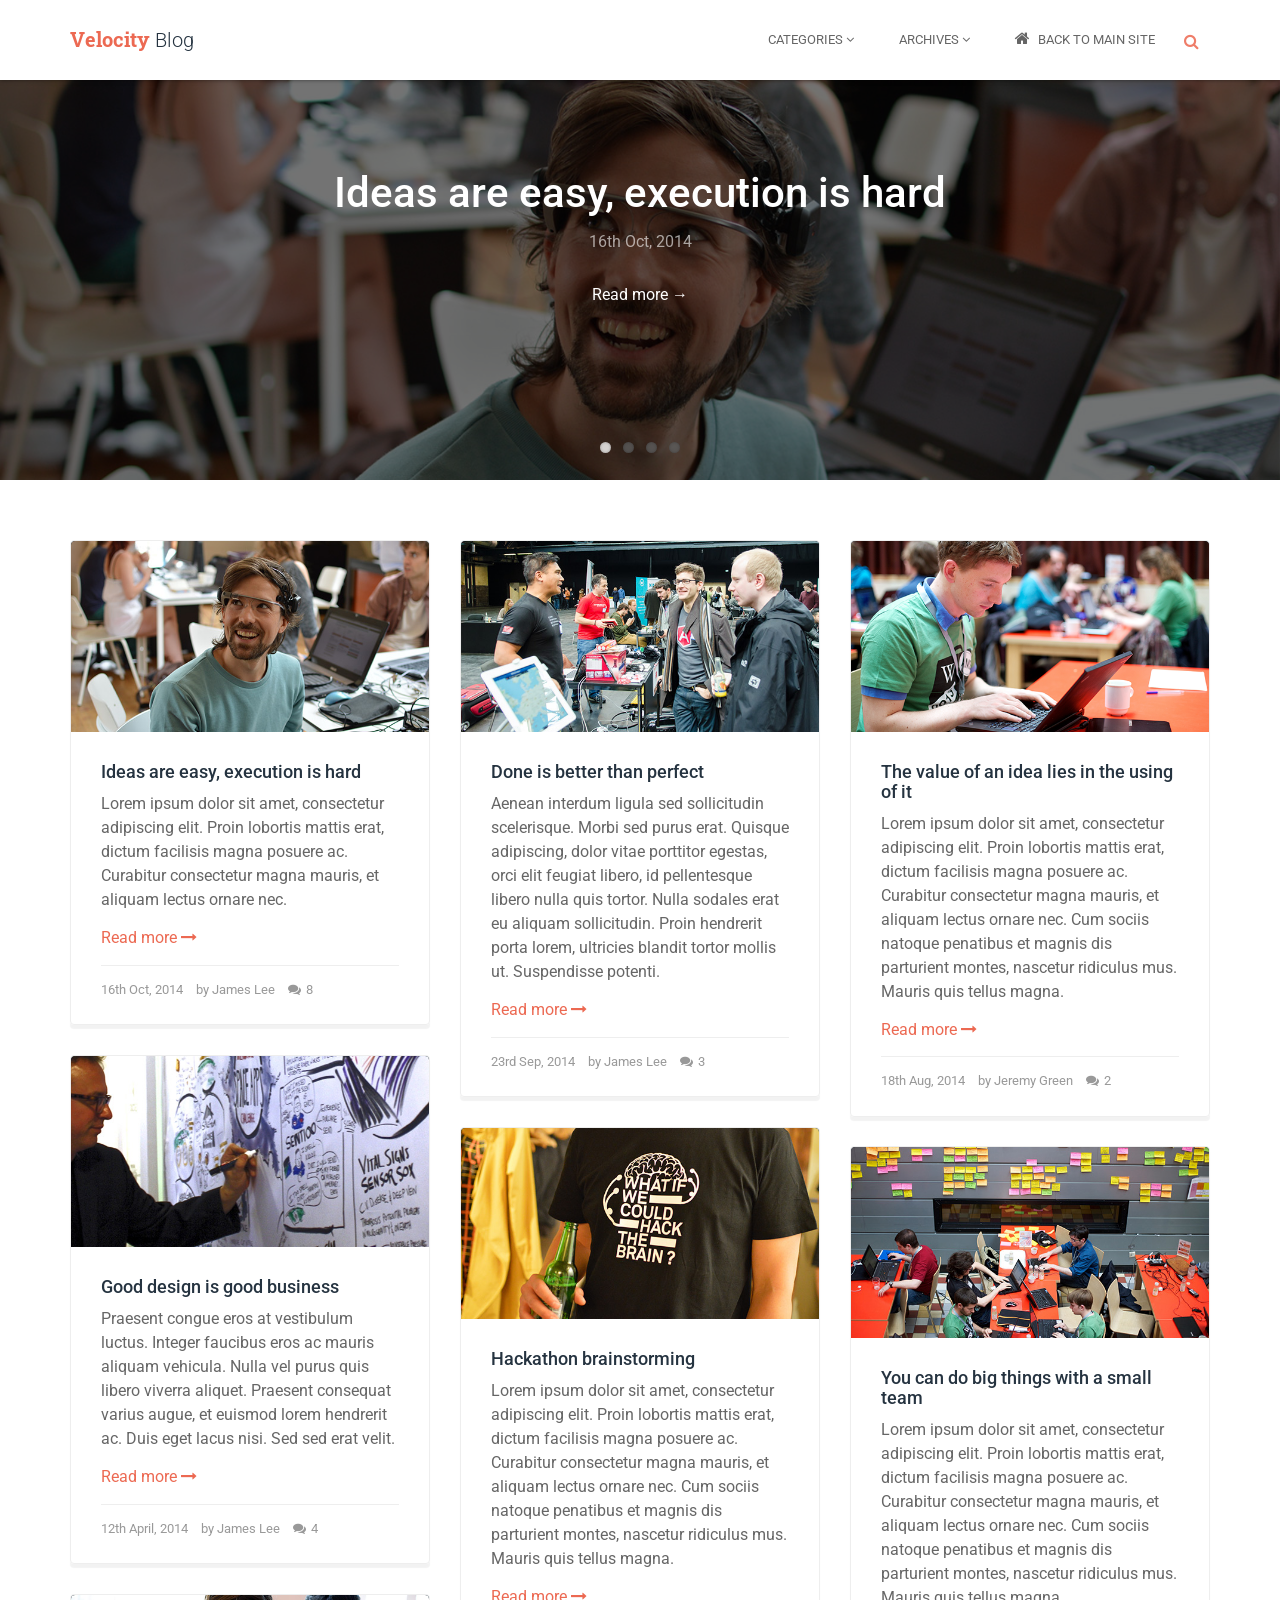
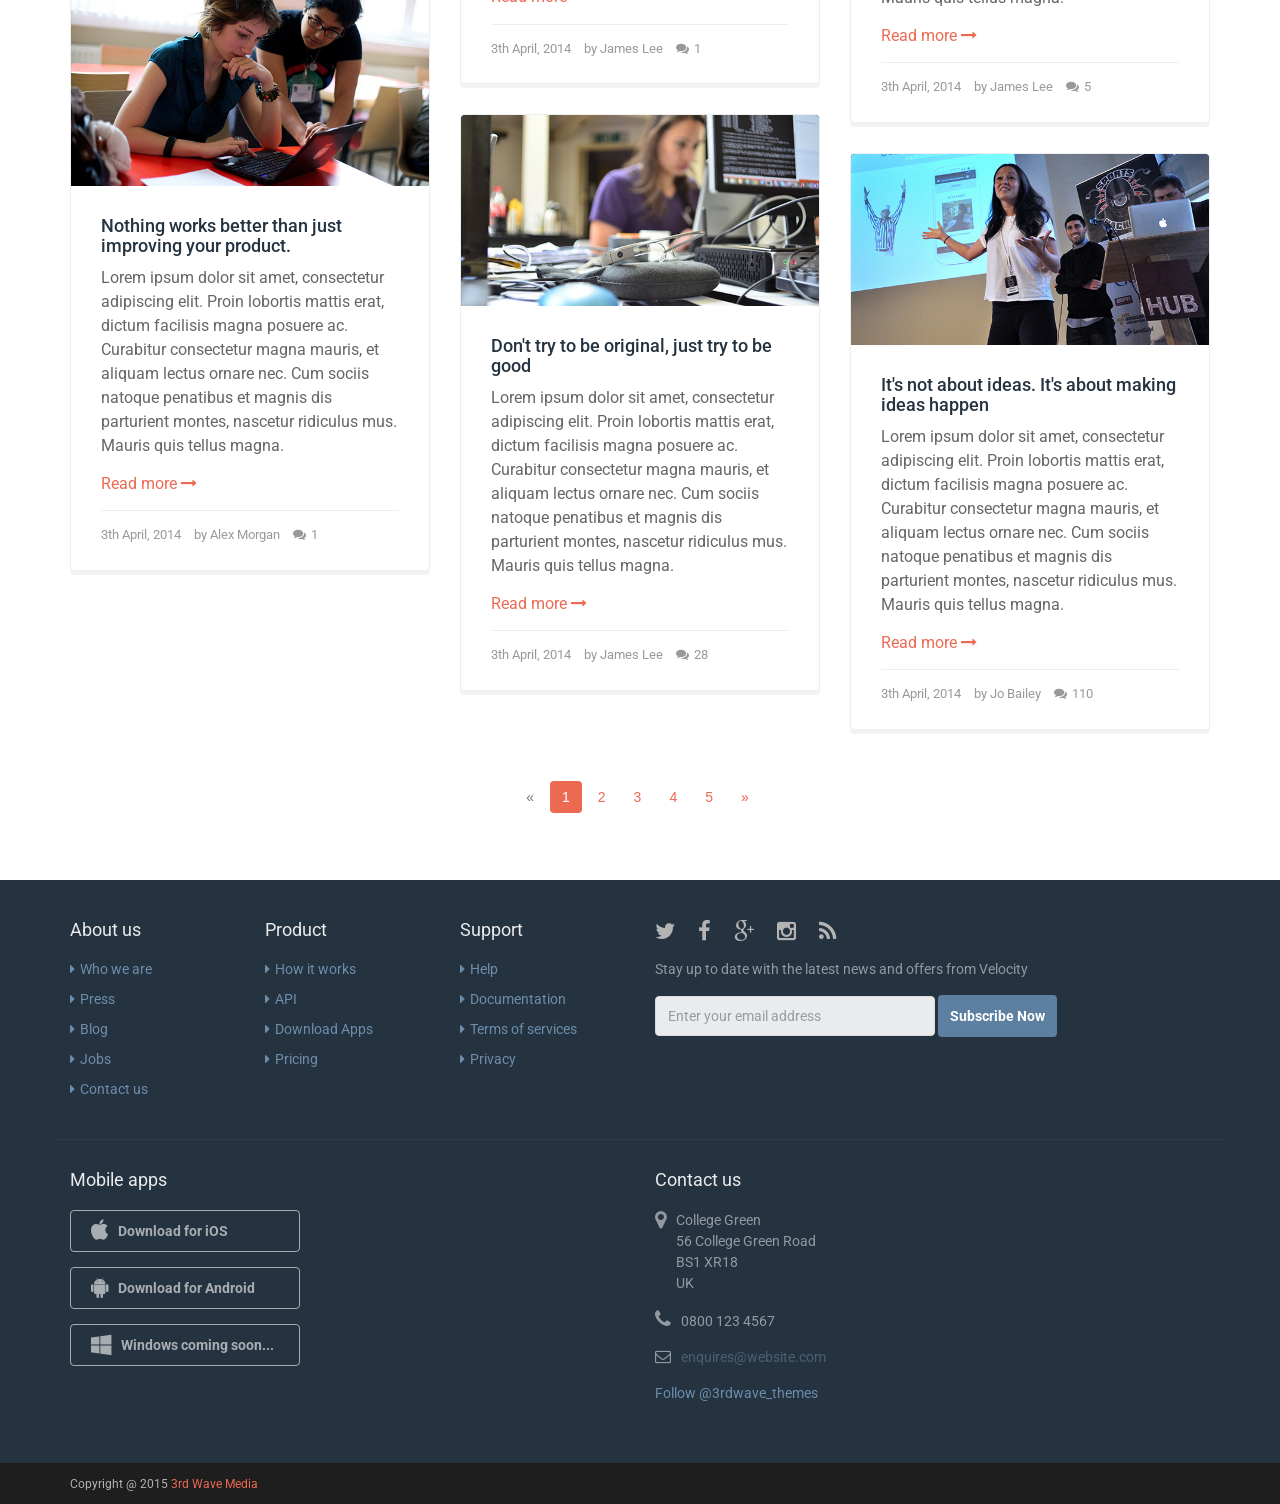
==== commit 0b5a71c1: "image added" ====
--- a/blog.html
+++ b/blog.html
@@ -471,7 +471,7 @@
         </div><!--//modal-dialog-->
     </div><!--//modal-->
     
-    <!-- *****CONFIGURE STYLE****** -->  
+    <!-- *****CONFIGURE STYLE******  
     <div class="config-wrapper">
         <div class="config-wrapper-inner">
             <a id="config-trigger" class="config-trigger" href="#"><i class="fa fa-cog"></i></a>
@@ -488,10 +488,10 @@
                     <li class="theme-8"><a data-style="assets/css/styles-8.css" href="#"></a></li>                    
                     <li class="theme-9"><a data-style="assets/css/styles-9.css" href="#"></a></li>
                     <li class="theme-10"><a data-style="assets/css/styles-10.css" href="#"></a></li>
-                </ul><!--//color-options-->
+                </ul><!--//color-options
                 <a id="config-close" class="close" href="#"><i class="fa fa-times-circle"></i></a>
-            </div><!--//configure-panel-->
-        </div><!--//config-wrapper-inner-->
+            </div><!--//configure-panel
+        </div><!--//config-wrapper-inner
     </div><!--//config-wrapper-->
  
     <!-- Javascript -->          
